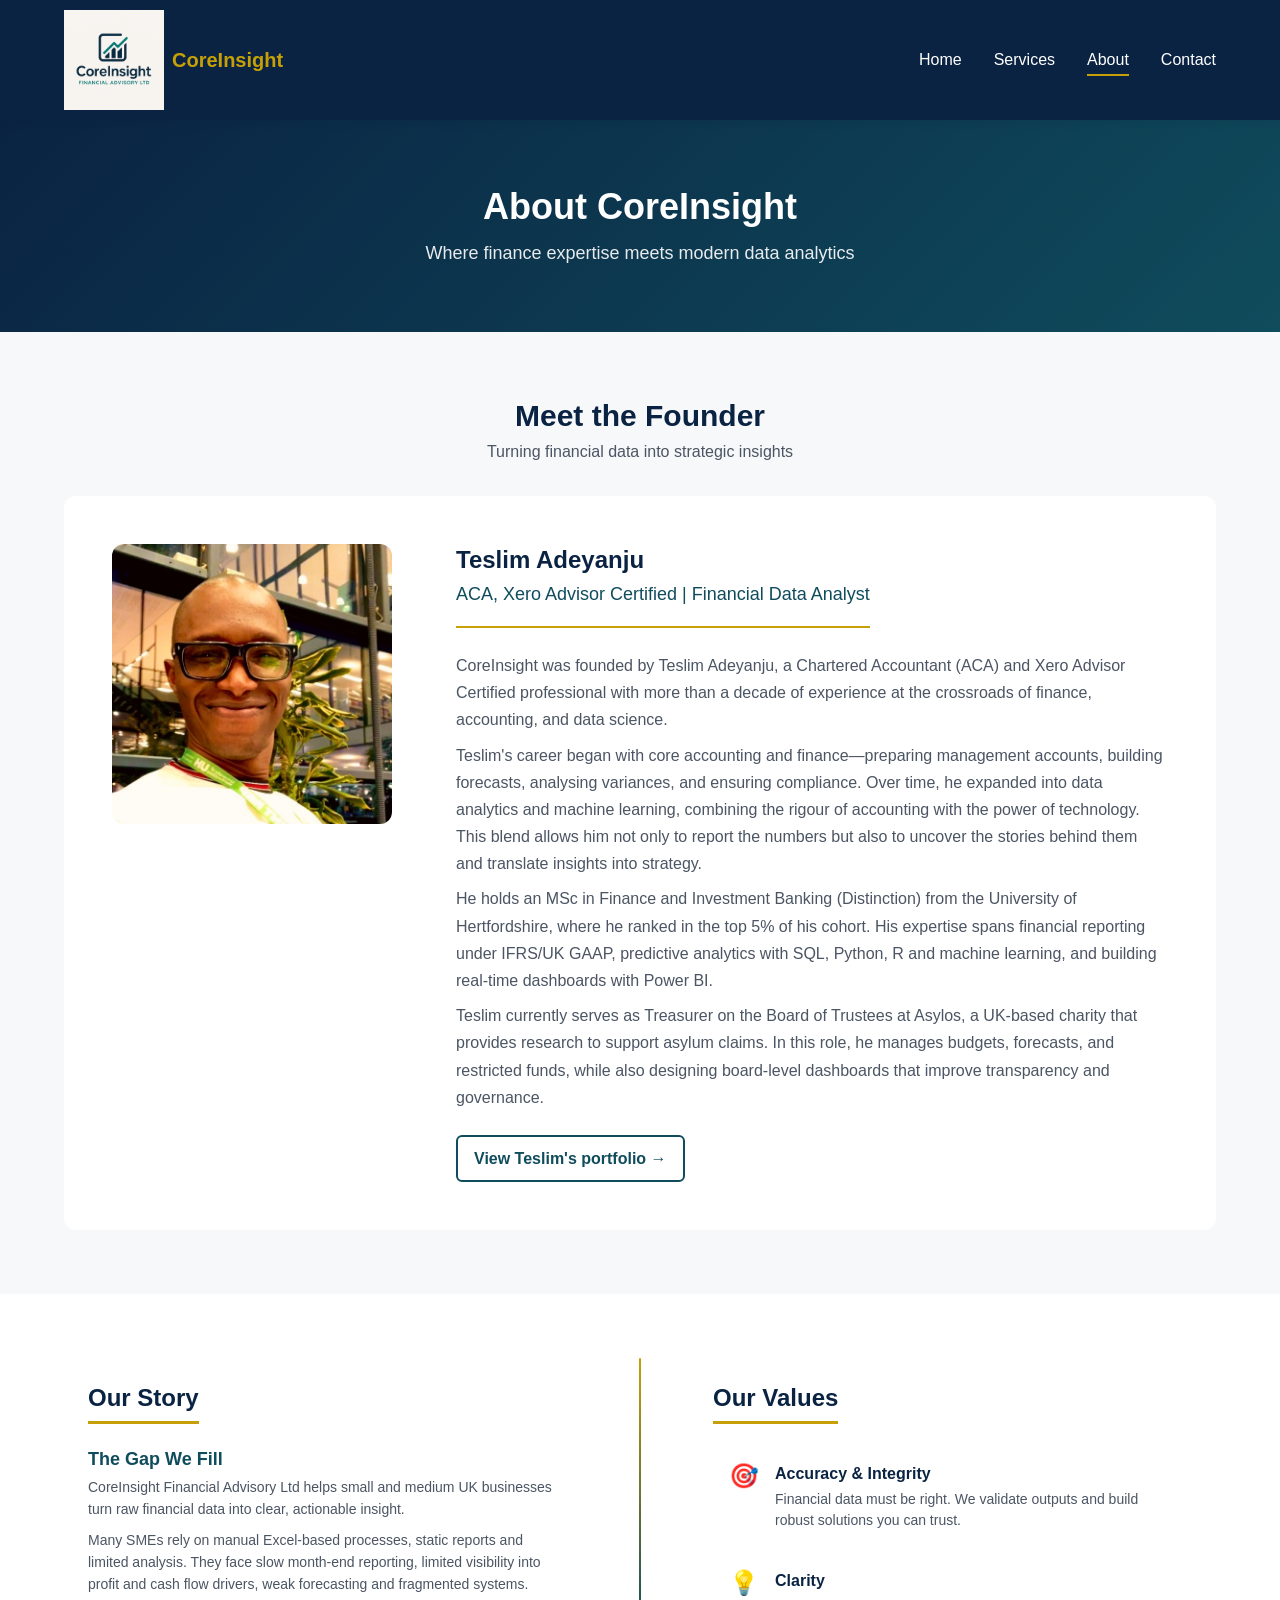
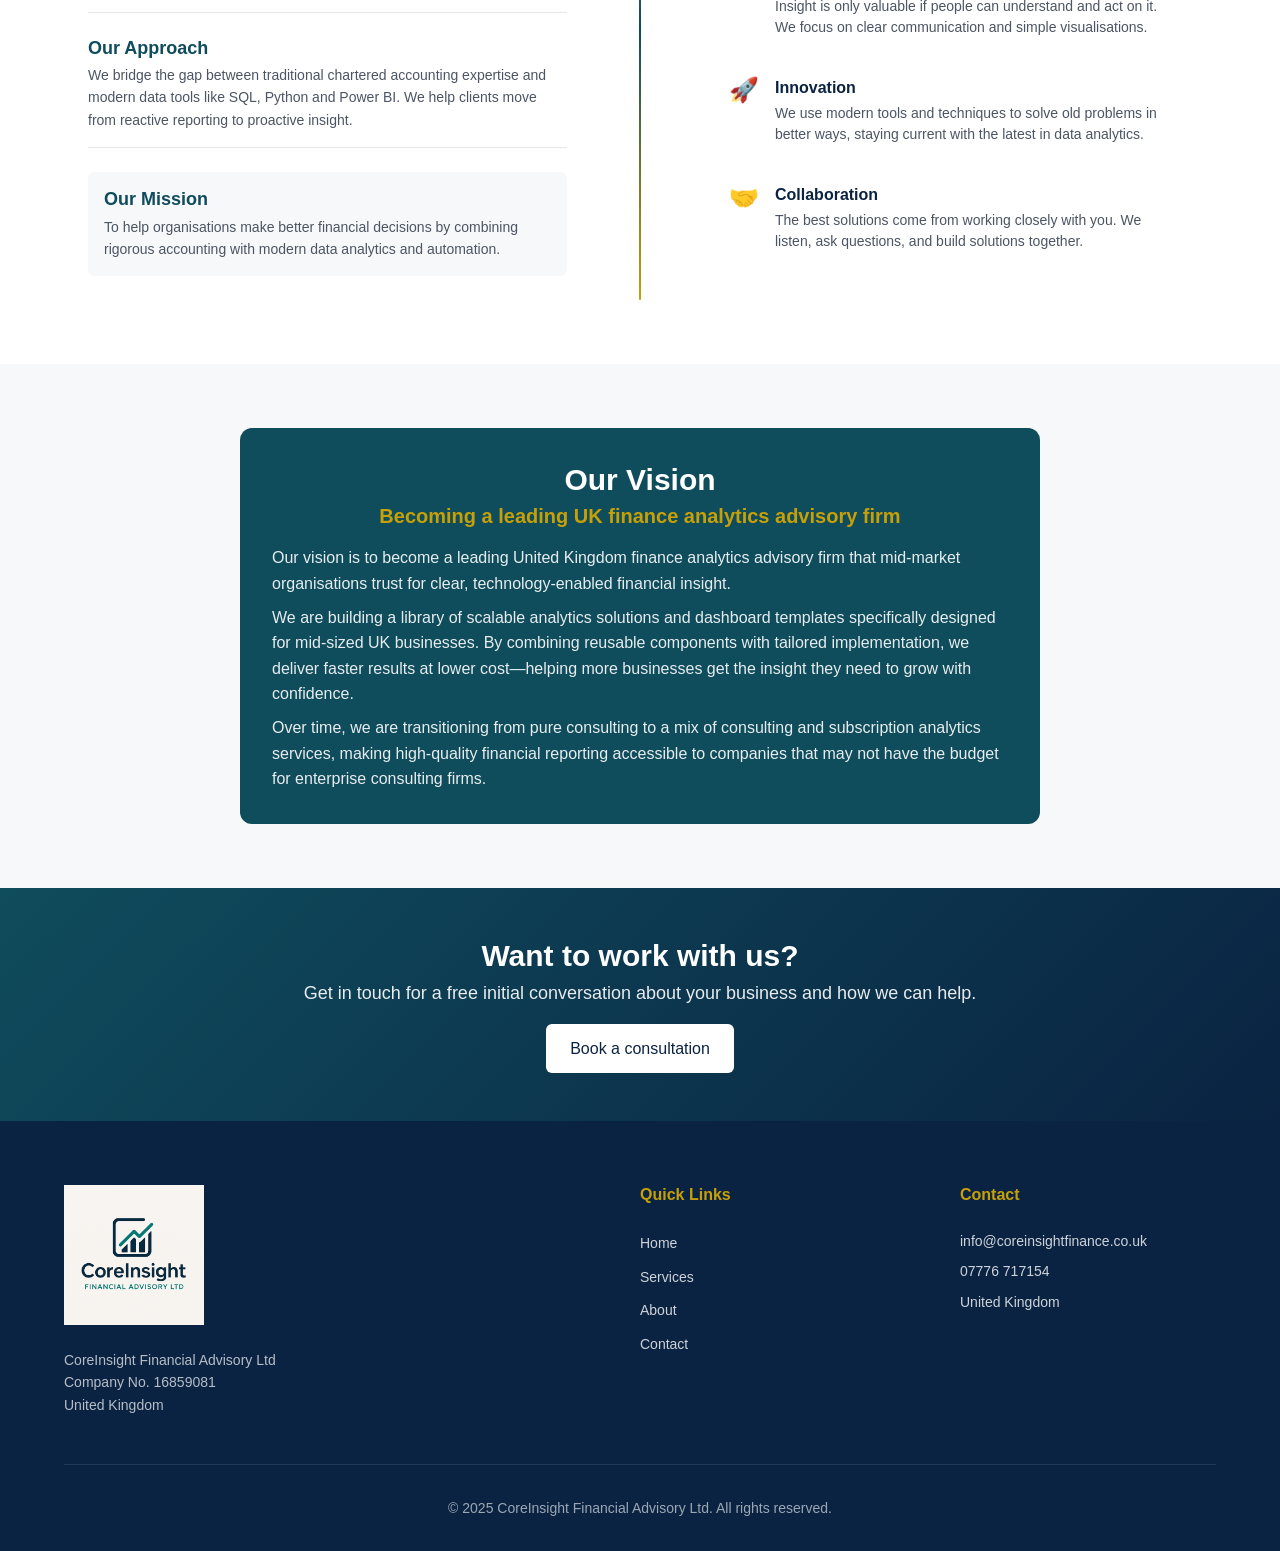
==== about.html @ 06a1aefe "Initial commit - CoreInsight Financial Advisory website" ====
<!DOCTYPE html>
<html lang="en">
<head>
    <meta charset="UTF-8">
    <meta name="viewport" content="width=device-width, initial-scale=1.0">
    <meta name="description" content="About CoreInsight Financial Advisory Ltd - founded by Teslim Adeyanju, a chartered accountant with 10+ years experience combining finance expertise with modern data analytics tools.">
    <meta name="keywords" content="about CoreInsight, Teslim Adeyanju, chartered accountant, finance analyst, Power BI, UK financial advisory, data analytics">
    <title>About Us | CoreInsight Financial Advisory Ltd</title>
    
    <!-- Stylesheet -->
    <link rel="stylesheet" href="assets/style.css">
    
    <!-- Favicon -->
    <link rel="icon" href="assets/images/logo.png" type="image/png">
</head>
<body>
    <!-- Skip Link for Accessibility -->
    <a href="#main-content" class="skip-link">Skip to main content</a>

    <!-- Header and Navigation -->
    <header class="site-header">
        <div class="container header-inner">
            <a href="index.html" class="logo"><img src="assets/images/logo.png" alt="CoreInsight Financial Advisory Ltd" class="logo-img"><span class="logo-text">Core<span>Insight</span></span></a>
            
            <nav class="main-nav" aria-label="Main navigation">
                <button class="menu-toggle" aria-expanded="false" aria-controls="nav-menu" aria-label="Toggle navigation menu">
                    <span></span>
                    <span></span>
                    <span></span>
                </button>
                
                <ul id="nav-menu" class="nav-menu">
                    <li><a href="index.html">Home</a></li>
                    <li><a href="services.html">Services</a></li>
                    <li><a href="about.html" class="active">About</a></li>
                    <li><a href="contact.html">Contact</a></li>
                </ul>
            </nav>
        </div>
    </header>

    <main id="main-content">
        <!-- Page Header -->
        <section class="page-header">
            <div class="container">
                <h1>About CoreInsight</h1>
                <p>Where finance expertise meets modern data analytics</p>
            </div>
        </section>

        <!-- Founder Section - Lead with the person -->
        <section class="section-light">
            <div class="container">
                <div class="section-header">
                    <h2>Meet the Founder</h2>
                    <p>Turning financial data into strategic insights</p>
                </div>
                <div class="founder-section">
                    <div class="founder-image">
                        <img src="assets/images/Teslim Official Pic.JPG" alt="Teslim Adeyanju - Founder of CoreInsight Financial Advisory Ltd">
                    </div>
                    <div class="founder-content">
                        <h3>Teslim Adeyanju</h3>
                        <p class="founder-title">ACA, Xero Advisor Certified | Financial Data Analyst</p>
                        <p>CoreInsight was founded by Teslim Adeyanju, a Chartered Accountant (ACA) and Xero Advisor Certified professional with more than a decade of experience at the crossroads of finance, accounting, and data science.</p>
                        
                        <p>Teslim's career began with core accounting and finance—preparing management accounts, building forecasts, analysing variances, and ensuring compliance. Over time, he expanded into data analytics and machine learning, combining the rigour of accounting with the power of technology. This blend allows him not only to report the numbers but also to uncover the stories behind them and translate insights into strategy.</p>
                        
                        <p>He holds an MSc in Finance and Investment Banking (Distinction) from the University of Hertfordshire, where he ranked in the top 5% of his cohort. His expertise spans financial reporting under IFRS/UK GAAP, predictive analytics with SQL, Python, R and machine learning, and building real-time dashboards with Power BI.</p>
                        
                        <p>Teslim currently serves as Treasurer on the Board of Trustees at Asylos, a UK-based charity that provides research to support asylum claims. In this role, he manages budgets, forecasts, and restricted funds, while also designing board-level dashboards that improve transparency and governance.</p>
                        
                        <p class="founder-link"><a href="https://adeyanjuteslim.co.uk" target="_blank" rel="noopener">View Teslim's portfolio →</a></p>
                    </div>
                </div>
            </div>
        </section>

        <!-- Our Story & Values Section - Combined -->
        <section>
            <div class="container">
                <div class="story-values-grid">
                    <!-- Left Column: Our Story -->
                    <div class="story-column">
                        <h2>Our Story</h2>
                        <div class="story-item">
                            <h3>The Gap We Fill</h3>
                            <p>CoreInsight Financial Advisory Ltd helps small and medium UK businesses turn raw financial data into clear, actionable insight.</p>
                            <p>Many SMEs rely on manual Excel-based processes, static reports and limited analysis. They face slow month-end reporting, limited visibility into profit and cash flow drivers, weak forecasting and fragmented systems.</p>
                        </div>
                        <div class="story-item">
                            <h3>Our Approach</h3>
                            <p>We bridge the gap between traditional chartered accounting expertise and modern data tools like SQL, Python and Power BI. We help clients move from reactive reporting to proactive insight.</p>
                        </div>
                        <div class="story-item mission-box">
                            <h3>Our Mission</h3>
                            <p>To help organisations make better financial decisions by combining rigorous accounting with modern data analytics and automation.</p>
                        </div>
                    </div>
                    
                    <!-- Vertical Divider -->
                    <div class="vertical-divider"></div>
                    
                    <!-- Right Column: Our Values -->
                    <div class="values-column">
                        <h2>Our Values</h2>
                        <div class="value-item">
                            <span class="value-icon">🎯</span>
                            <div>
                                <h4>Accuracy & Integrity</h4>
                                <p>Financial data must be right. We validate outputs and build robust solutions you can trust.</p>
                            </div>
                        </div>
                        <div class="value-item">
                            <span class="value-icon">💡</span>
                            <div>
                                <h4>Clarity</h4>
                                <p>Insight is only valuable if people can understand and act on it. We focus on clear communication and simple visualisations.</p>
                            </div>
                        </div>
                        <div class="value-item">
                            <span class="value-icon">🚀</span>
                            <div>
                                <h4>Innovation</h4>
                                <p>We use modern tools and techniques to solve old problems in better ways, staying current with the latest in data analytics.</p>
                            </div>
                        </div>
                        <div class="value-item">
                            <span class="value-icon">🤝</span>
                            <div>
                                <h4>Collaboration</h4>
                                <p>The best solutions come from working closely with you. We listen, ask questions, and build solutions together.</p>
                            </div>
                        </div>
                    </div>
                </div>
            </div>
        </section>

        <!-- Vision Section -->
        <section class="section-light">
            <div class="container">
                <div class="vision-wrapper">
                    <div class="vision-section">
                        <h2>Our Vision</h2>
                        <h3>Becoming a leading UK finance analytics advisory firm</h3>
                        <p>Our vision is to become a leading United Kingdom finance analytics advisory firm that mid-market organisations trust for clear, technology-enabled financial insight.</p>
                        <p>We are building a library of scalable analytics solutions and dashboard templates specifically designed for mid-sized UK businesses. By combining reusable components with tailored implementation, we deliver faster results at lower cost—helping more businesses get the insight they need to grow with confidence.</p>
                        <p>Over time, we are transitioning from pure consulting to a mix of consulting and subscription analytics services, making high-quality financial reporting accessible to companies that may not have the budget for enterprise consulting firms.</p>
                    </div>
                </div>
            </div>
        </section>

        <!-- Call to Action Section -->
        <section class="cta-band">
            <div class="container">
                <h2>Want to work with us?</h2>
                <p>Get in touch for a free initial conversation about your business and how we can help.</p>
                <a href="contact.html" class="btn btn-white">Book a consultation</a>
            </div>
        </section>
    </main>

    <!-- Footer -->
    <footer class="site-footer">
        <div class="container">
            <div class="footer-content">
                <div class="footer-about">
                    <a href="index.html" class="logo"><img src="assets/images/logo.png" alt="CoreInsight" class="footer-logo-img"></a>
                    <p>CoreInsight Financial Advisory Ltd<br>
                    Company No. 16859081<br>
                    United Kingdom</p>
                </div>
                
                <div class="footer-links">
                    <h4>Quick Links</h4>
                    <ul>
                        <li><a href="index.html">Home</a></li>
                        <li><a href="services.html">Services</a></li>
                        <li><a href="about.html">About</a></li>
                        <li><a href="contact.html">Contact</a></li>
                    </ul>
                </div>
                
                <div class="footer-contact">
                    <h4>Contact</h4>
                    <p><a href="mailto:info@coreinsightfinance.co.uk">info@coreinsightfinance.co.uk</a></p>
                    <p><a href="tel:+447776717154">07776 717154</a></p>
                    <p>United Kingdom</p>
                </div>
            </div>
            
            <div class="footer-bottom">
                <p>&copy; 2025 CoreInsight Financial Advisory Ltd. All rights reserved.</p>
            </div>
        </div>
    </footer>

    <!-- JavaScript -->
    <script src="assets/main.js"></script>
</body>
</html>
---- assets/style.css ----
/* ============================================
   CoreInsight Financial Advisory Ltd
   Global Styles
   ============================================ */

/* CSS Variables */
:root {
    /* Brand Colours */
    --color-primary: #0A2342;
    --color-secondary: #0F4C5C;
    --color-accent: #C7A008;
    --color-accent-hover: #A88A07;
    
    /* Neutral Colours */
    --color-white: #FFFFFF;
    --color-light-grey: #F7F8FA;
    --color-medium-grey: #E5E7EB;
    --color-dark-grey: #6B7280;
    --color-text: #1F2937;
    --color-text-light: #4B5563;
    
    /* Typography */
    --font-family: 'Avenir', 'Avenir Next', -apple-system, BlinkMacSystemFont, 'Segoe UI', Roboto, Oxygen, Ubuntu, sans-serif;
    --font-size-base: 16px;
    --font-size-sm: 0.875rem;
    --font-size-lg: 1.125rem;
    --font-size-xl: 1.25rem;
    --font-size-2xl: 1.5rem;
    --font-size-3xl: 1.875rem;
    --font-size-4xl: 2.25rem;
    --font-size-5xl: 3rem;
    
    /* Spacing */
    --spacing-xs: 0.25rem;
    --spacing-sm: 0.5rem;
    --spacing-md: 1rem;
    --spacing-lg: 1.5rem;
    --spacing-xl: 2rem;
    --spacing-2xl: 3rem;
    --spacing-3xl: 4rem;
    --spacing-4xl: 6rem;
    
    /* Layout */
    --max-width: 1200px;
    --header-height: 120px;
    --border-radius: 6px;
    --border-radius-lg: 12px;
    
    /* Shadows */
    --shadow-sm: 0 1px 2px rgba(10, 35, 66, 0.05);
    --shadow-md: 0 4px 6px rgba(10, 35, 66, 0.07);
    --shadow-lg: 0 10px 25px rgba(10, 35, 66, 0.1);
    
    /* Transitions */
    --transition-fast: 150ms ease;
    --transition-base: 250ms ease;
}

/* Reset and Base Styles */
*,
*::before,
*::after {
    box-sizing: border-box;
    margin: 0;
    padding: 0;
}

html {
    scroll-behavior: smooth;
    font-size: var(--font-size-base);
}

body {
    font-family: var(--font-family);
    font-size: var(--font-size-base);
    line-height: 1.6;
    color: var(--color-text);
    background-color: var(--color-white);
    -webkit-font-smoothing: antialiased;
    -moz-osx-font-smoothing: grayscale;
}

img {
    max-width: 100%;
    height: auto;
    display: block;
}

a {
    color: var(--color-secondary);
    text-decoration: none;
    transition: color var(--transition-fast);
}

a:hover {
    color: var(--color-primary);
}

a:focus {
    outline: 2px solid var(--color-accent);
    outline-offset: 2px;
}

ul, ol {
    list-style: none;
}

/* Typography */
h1, h2, h3, h4, h5, h6 {
    font-weight: 600;
    line-height: 1.3;
    color: var(--color-primary);
    margin-bottom: var(--spacing-sm);
}

h1 {
    font-size: var(--font-size-4xl);
}

h2 {
    font-size: var(--font-size-3xl);
}

h3 {
    font-size: var(--font-size-2xl);
}

h4 {
    font-size: var(--font-size-xl);
}

p {
    margin-bottom: var(--spacing-sm);
    color: var(--color-text-light);
}

p:last-child {
    margin-bottom: 0;
}

/* Container */
.container {
    width: 100%;
    max-width: var(--max-width);
    margin: 0 auto;
    padding: 0 var(--spacing-lg);
}

/* Buttons */
.btn {
    display: inline-flex;
    align-items: center;
    justify-content: center;
    padding: 0.75rem 1.5rem;
    font-family: var(--font-family);
    font-size: var(--font-size-base);
    font-weight: 500;
    text-decoration: none;
    border: none;
    border-radius: var(--border-radius);
    cursor: pointer;
    transition: all var(--transition-base);
}

.btn:focus {
    outline: 2px solid var(--color-accent);
    outline-offset: 2px;
}

.btn-primary {
    background-color: var(--color-accent);
    color: var(--color-primary);
}

.btn-primary:hover {
    background-color: var(--color-accent-hover);
    color: var(--color-primary);
    transform: translateY(-1px);
    box-shadow: var(--shadow-md);
}

.btn-secondary {
    background-color: transparent;
    color: var(--color-secondary);
    border: 2px solid var(--color-secondary);
}

.btn-secondary:hover {
    background-color: var(--color-secondary);
    color: var(--color-white);
}

.btn-white {
    background-color: var(--color-white);
    color: var(--color-primary);
}

.btn-white:hover {
    background-color: var(--color-light-grey);
    color: var(--color-primary);
}

/* ============================================
   Header and Navigation
   ============================================ */
.site-header {
    position: sticky;
    top: 0;
    left: 0;
    right: 0;
    z-index: 1000;
    background-color: var(--color-primary);
    box-shadow: var(--shadow-md);
}

.header-inner {
    display: flex;
    align-items: center;
    justify-content: space-between;
    height: var(--header-height);
}

.logo {
    display: flex;
    align-items: center;
    gap: var(--spacing-sm);
    font-size: var(--font-size-xl);
    font-weight: 700;
    color: var(--color-white);
    text-decoration: none;
}

.logo:hover {
    color: var(--color-accent);
}

.logo-img {
    height: 100px;
    width: auto;
}

.logo-text {
    display: flex;
}

.logo-text span {
    color: var(--color-accent);
}

.logo span {
    color: var(--color-accent);
}

/* Main Navigation */
.main-nav {
    display: flex;
    align-items: center;
}

.nav-menu {
    display: flex;
    align-items: center;
    gap: var(--spacing-xl);
}

.nav-menu a {
    color: var(--color-white);
    font-weight: 500;
    padding: var(--spacing-sm) 0;
    position: relative;
}

.nav-menu a::after {
    content: '';
    position: absolute;
    bottom: 0;
    left: 0;
    width: 0;
    height: 2px;
    background-color: var(--color-accent);
    transition: width var(--transition-base);
}

.nav-menu a:hover::after,
.nav-menu a.active::after {
    width: 100%;
}

.nav-menu a:hover {
    color: var(--color-accent);
}

/* Mobile Menu Toggle */
.menu-toggle {
    display: none;
    flex-direction: column;
    justify-content: center;
    gap: 5px;
    width: 30px;
    height: 30px;
    background: transparent;
    border: none;
    cursor: pointer;
    padding: 0;
}

.menu-toggle span {
    display: block;
    width: 100%;
    height: 2px;
    background-color: var(--color-white);
    transition: all var(--transition-base);
}

.menu-toggle[aria-expanded="true"] span:nth-child(1) {
    transform: rotate(45deg) translate(5px, 5px);
}

.menu-toggle[aria-expanded="true"] span:nth-child(2) {
    opacity: 0;
}

.menu-toggle[aria-expanded="true"] span:nth-child(3) {
    transform: rotate(-45deg) translate(5px, -5px);
}

/* ============================================
   Hero Section
   ============================================ */
.hero {
    background: linear-gradient(135deg, var(--color-primary) 0%, var(--color-secondary) 100%);
    color: var(--color-white);
    padding: var(--spacing-4xl) 0;
    min-height: 70vh;
    display: flex;
    align-items: center;
}

.hero-content {
    max-width: 700px;
}

.hero h1 {
    color: var(--color-white);
    font-size: var(--font-size-5xl);
    margin-bottom: var(--spacing-md);
    line-height: 1.1;
}

.hero .tagline {
    font-size: var(--font-size-xl);
    color: rgba(255, 255, 255, 0.9);
    margin-bottom: var(--spacing-xl);
    line-height: 1.5;
}

.hero-buttons {
    display: flex;
    flex-wrap: wrap;
    gap: var(--spacing-sm);
}

/* ============================================
   Page Header (for interior pages)
   ============================================ */
.page-header {
    background: linear-gradient(135deg, var(--color-primary) 0%, var(--color-secondary) 100%);
    color: var(--color-white);
    padding: var(--spacing-3xl) 0;
    text-align: center;
}

.page-header h1 {
    color: var(--color-white);
    margin-bottom: var(--spacing-sm);
}

.page-header p {
    color: rgba(255, 255, 255, 0.9);
    font-size: var(--font-size-lg);
    max-width: 600px;
    margin: 0 auto;
}

/* ============================================
   Sections
   ============================================ */
section {
    padding: var(--spacing-3xl) 0;
}

.section-light {
    background-color: var(--color-light-grey);
}

.section-dark {
    background-color: var(--color-primary);
    color: var(--color-white);
}

.section-dark h2,
.section-dark h3 {
    color: var(--color-white);
}

.section-dark p {
    color: rgba(255, 255, 255, 0.85);
}

.section-header {
    text-align: center;
    max-width: 700px;
    margin: 0 auto var(--spacing-xl);
}

.section-header h2 {
    margin-bottom: var(--spacing-xs);
}

.section-header p {
    margin-bottom: 0;
}

/* ============================================
   Problems Section
   ============================================ */
.problems-grid {
    display: grid;
    grid-template-columns: repeat(4, 1fr);
    gap: var(--spacing-md);
}

.problem-card {
    background-color: var(--color-white);
    padding: var(--spacing-md);
    border-radius: var(--border-radius-lg);
    transition: transform var(--transition-base);
}

.problem-card:hover {
    transform: translateY(-4px);
}

.problem-icon {
    font-size: 1.75rem;
    line-height: 1;
    margin-bottom: var(--spacing-xs);
}

.problem-card h3 {
    font-size: var(--font-size-base);
    color: var(--color-primary);
    margin-bottom: var(--spacing-xs);
}

.problem-card p {
    font-size: var(--font-size-sm);
    margin-bottom: 0;
    color: var(--color-text-light);
    line-height: 1.5;
}

/* ============================================
   Services Cards
   ============================================ */
.services-grid {
    display: flex;
    flex-wrap: wrap;
    gap: var(--spacing-md);
    justify-content: center;
}

.service-card {
    flex: 0 1 calc(33.333% - var(--spacing-md));
    min-width: 280px;
    max-width: 360px;
    background-color: var(--color-white);
    padding: var(--spacing-lg);
    border-radius: var(--border-radius-lg);
    display: flex;
    flex-direction: column;
    transition: transform var(--transition-base);
}

.service-card:hover {
    transform: translateY(-4px);
}

.service-icon {
    font-size: 2rem;
    margin-bottom: var(--spacing-sm);
    line-height: 1;
}

.service-card h3 {
    color: var(--color-primary);
    font-size: var(--font-size-base);
    margin-bottom: var(--spacing-xs);
    line-height: 1.3;
}

.service-card p {
    margin-bottom: var(--spacing-sm);
    flex-grow: 1;
    font-size: var(--font-size-sm);
    color: var(--color-text-light);
    line-height: 1.5;
}

.service-card .service-link {
    font-weight: 600;
    font-size: var(--font-size-sm);
    color: var(--color-secondary);
    display: inline-flex;
    align-items: center;
    gap: var(--spacing-xs);
    margin-top: auto;
}

.service-card .service-link:hover {
    color: var(--color-accent);
}

.service-card .service-link::after {
    content: '→';
    transition: transform var(--transition-fast);
}

.service-card .service-link:hover::after {
    transform: translateX(4px);
}

/* ============================================
   How It Works / Process Steps
   ============================================ */
.process-steps {
    display: grid;
    grid-template-columns: repeat(auto-fit, minmax(250px, 1fr));
    gap: var(--spacing-lg);
}

.process-step {
    text-align: center;
    position: relative;
    padding: var(--spacing-lg);
    border-radius: var(--border-radius-lg);
    background-color: var(--color-white);
    transition: transform var(--transition-base);
}

.process-step:hover {
    transform: translateY(-4px);
}

.step-number {
    display: inline-flex;
    align-items: center;
    justify-content: center;
    width: 50px;
    height: 50px;
    background-color: var(--color-accent);
    color: var(--color-primary);
    font-size: var(--font-size-xl);
    font-weight: 700;
    border-radius: 50%;
    margin-bottom: var(--spacing-sm);
}

.process-step h3 {
    color: var(--color-primary);
    font-size: var(--font-size-base);
    margin-bottom: var(--spacing-xs);
}

.process-step p {
    font-size: var(--font-size-sm);
    margin-bottom: 0;
}

/* ============================================
   Benefits Section
   ============================================ */
.benefits-list {
    display: grid;
    grid-template-columns: repeat(auto-fit, minmax(280px, 1fr));
    gap: var(--spacing-lg);
}

.benefit-item {
    display: flex;
    align-items: flex-start;
    gap: var(--spacing-md);
    padding: var(--spacing-md);
    border-radius: var(--border-radius);
    transition: transform var(--transition-base), background-color var(--transition-base);
}

.benefit-item:hover {
    transform: translateX(8px);
    background-color: var(--color-light-grey);
}

.benefit-icon {
    flex-shrink: 0;
    width: 24px;
    height: 24px;
    background-color: var(--color-accent);
    border-radius: 50%;
    display: flex;
    align-items: center;
    justify-content: center;
    color: var(--color-primary);
    font-weight: 700;
    font-size: var(--font-size-sm);
}

.benefit-item p {
    margin: 0;
    color: var(--color-text);
}

/* ============================================
   About Preview Section
   ============================================ */
.about-preview {
    display: grid;
    grid-template-columns: 1fr 1fr;
    gap: var(--spacing-2xl);
    align-items: center;
}

.about-preview-content {
    padding: var(--spacing-xl);
    background-color: var(--color-white);
    border-radius: var(--border-radius-lg);
}

.about-preview-content h2 {
    margin-bottom: var(--spacing-sm);
}

.about-preview-content p {
    margin-bottom: var(--spacing-md);
    line-height: 1.7;
}

.about-image-placeholder {
    background: linear-gradient(135deg, var(--color-light-grey) 0%, var(--color-medium-grey) 100%);
    border-radius: var(--border-radius-lg);
    height: 300px;
    display: flex;
    align-items: center;
    justify-content: center;
    color: var(--color-dark-grey);
    font-style: italic;
}

/* ============================================
   CTA Band
   ============================================ */
.cta-band {
    background: linear-gradient(135deg, var(--color-secondary) 0%, var(--color-primary) 100%);
    color: var(--color-white);
    padding: var(--spacing-2xl) 0;
    text-align: center;
}

.cta-band h2 {
    color: var(--color-white);
    margin-bottom: var(--spacing-xs);
}

.cta-band p {
    color: rgba(255, 255, 255, 0.9);
    font-size: var(--font-size-lg);
    margin-bottom: var(--spacing-md);
}

/* ============================================
   Services Page - Detailed Services
   ============================================ */
.services-detail-grid {
    display: grid;
    grid-template-columns: repeat(2, 1fr);
    gap: var(--spacing-lg);
}

.service-detail-card {
    background-color: var(--color-white);
    border-radius: var(--border-radius-lg);
    padding: var(--spacing-lg);
    transition: transform var(--transition-base);
}

.service-detail-card:hover {
    transform: translateY(-4px);
}

.service-detail-icon {
    font-size: 2rem;
    margin-bottom: var(--spacing-sm);
}

.service-detail-card h3 {
    color: var(--color-primary);
    font-size: var(--font-size-lg);
    margin-bottom: var(--spacing-xs);
}

.service-detail-card > p {
    font-size: var(--font-size-sm);
    color: var(--color-text-light);
    margin-bottom: var(--spacing-sm);
    line-height: 1.5;
}

.service-detail-card .deliverables-list {
    margin: 0;
    padding: 0;
}

.service-detail-card .deliverables-list li {
    font-size: var(--font-size-sm);
    padding-left: var(--spacing-lg);
    margin-bottom: var(--spacing-xs);
    color: var(--color-text-light);
    line-height: 1.4;
}

.service-detail-card .deliverables-list li::before {
    content: '✓';
    position: absolute;
    left: 0;
    color: var(--color-accent);
    font-weight: 700;
}

.service-detail {
    border-bottom: 1px solid var(--color-medium-grey);
    padding-bottom: var(--spacing-2xl);
    margin-bottom: var(--spacing-2xl);
}

.service-detail:last-of-type {
    border-bottom: none;
    margin-bottom: 0;
}

.service-detail h2 {
    color: var(--color-secondary);
    margin-bottom: var(--spacing-md);
}

.service-detail p {
    max-width: 800px;
    margin-bottom: var(--spacing-lg);
}

.deliverables-list {
    list-style: none;
    padding: 0;
}

.deliverables-list li {
    position: relative;
    padding-left: var(--spacing-xl);
    margin-bottom: var(--spacing-sm);
    color: var(--color-text-light);
}

.deliverables-list li::before {
    content: '✓';
    position: absolute;
    left: 0;
    color: var(--color-accent);
    font-weight: 700;
}

/* ============================================
   About Page
   ============================================ */

/* Story & Values Combined Section */
.story-values-grid {
    display: grid;
    grid-template-columns: 1fr auto 1fr;
    gap: var(--spacing-2xl);
    align-items: stretch;
}

.story-column,
.values-column {
    padding: var(--spacing-lg);
}

.story-column h2,
.values-column h2 {
    font-size: var(--font-size-2xl);
    margin-bottom: var(--spacing-lg);
    padding-bottom: var(--spacing-sm);
    border-bottom: 3px solid var(--color-accent);
    display: inline-block;
}

.vertical-divider {
    width: 2px;
    background: linear-gradient(to bottom, var(--color-accent), var(--color-secondary), var(--color-accent));
    border-radius: 2px;
}

.story-item {
    margin-bottom: var(--spacing-lg);
    padding-bottom: var(--spacing-md);
    border-bottom: 1px solid var(--color-medium-grey);
}

.story-item:last-child {
    border-bottom: none;
    margin-bottom: 0;
}

.story-item h3 {
    color: var(--color-secondary);
    font-size: var(--font-size-lg);
    margin-bottom: var(--spacing-xs);
}

.story-item p {
    font-size: var(--font-size-sm);
    line-height: 1.6;
    margin-bottom: var(--spacing-sm);
}

.story-item p:last-child {
    margin-bottom: 0;
}

.mission-box {
    background-color: var(--color-light-grey);
    padding: var(--spacing-md);
    border-radius: var(--border-radius);
    border-bottom: none !important;
}

.value-item {
    display: flex;
    gap: var(--spacing-md);
    align-items: flex-start;
    padding: var(--spacing-md);
    margin-bottom: var(--spacing-sm);
    border-radius: var(--border-radius);
    transition: all var(--transition-base);
}

.value-item:hover {
    background-color: var(--color-light-grey);
    transform: translateX(4px);
}

.value-item .value-icon {
    font-size: 1.5rem;
    flex-shrink: 0;
}

.value-item h4 {
    color: var(--color-primary);
    font-size: var(--font-size-base);
    margin-bottom: var(--spacing-xs);
}

.value-item p {
    font-size: var(--font-size-sm);
    line-height: 1.5;
    margin-bottom: 0;
}

/* Legacy about-story styles (kept for compatibility) */
.about-story {
    max-width: 800px;
    background-color: var(--color-white);
    padding: var(--spacing-2xl);
    border-radius: var(--border-radius-lg);
}

.about-story h2 {
    margin-bottom: var(--spacing-md);
}

.about-story h3 {
    color: var(--color-secondary);
    font-size: var(--font-size-xl);
}

.about-story p {
    line-height: 1.7;
    margin-bottom: var(--spacing-md);
}

.founder-section {
    display: grid;
    grid-template-columns: 280px 1fr;
    gap: var(--spacing-3xl);
    align-items: start;
    background-color: var(--color-white);
    padding: var(--spacing-2xl);
    border-radius: var(--border-radius-lg);
}

.founder-image {
    width: 280px;
    height: 280px;
    border-radius: var(--border-radius-lg);
    overflow: hidden;
    flex-shrink: 0;
}

.founder-image img {
    width: 100%;
    height: 100%;
    object-fit: cover;
    transition: transform var(--transition-base);
}

.founder-image:hover img {
    transform: scale(1.03);
}

.founder-image-placeholder {
    width: 200px;
    height: 200px;
    background: linear-gradient(135deg, var(--color-light-grey) 0%, var(--color-medium-grey) 100%);
    border-radius: var(--border-radius-lg);
    display: flex;
    align-items: center;
    justify-content: center;
    color: var(--color-dark-grey);
    font-style: italic;
    font-size: var(--font-size-sm);
}

.founder-content h3 {
    font-size: var(--font-size-2xl);
    margin-bottom: var(--spacing-xs);
}

.founder-title {
    color: var(--color-secondary);
    font-weight: 500;
    font-size: var(--font-size-lg);
    margin-bottom: var(--spacing-lg) !important;
    padding-bottom: var(--spacing-md);
    border-bottom: 2px solid var(--color-accent);
    display: inline-block;
}

.founder-content p {
    line-height: 1.7;
}

.founder-link {
    margin-top: var(--spacing-lg) !important;
}

.founder-link a {
    display: inline-flex;
    align-items: center;
    gap: var(--spacing-xs);
    color: var(--color-secondary);
    font-weight: 600;
    padding: var(--spacing-sm) var(--spacing-md);
    border: 2px solid var(--color-secondary);
    border-radius: var(--border-radius);
    transition: all var(--transition-base);
}

.founder-link a:hover {
    background-color: var(--color-secondary);
    color: var(--color-white);
    transform: translateX(4px);
}

.values-grid {
    display: grid;
    grid-template-columns: repeat(auto-fit, minmax(250px, 1fr));
    gap: var(--spacing-xl);
}

.value-card {
    background-color: var(--color-white);
    padding: var(--spacing-xl);
    border-radius: var(--border-radius-lg);
    transition: transform var(--transition-base);
}

.value-card:hover {
    transform: translateY(-4px);
}

.value-icon {
    font-size: 2rem;
    margin-bottom: var(--spacing-sm);
    line-height: 1;
}

.value-card h3 {
    color: var(--color-secondary);
    margin-bottom: var(--spacing-xs);
}

.vision-wrapper {
    display: flex;
    justify-content: center;
}

.vision-section {
    background-color: var(--color-secondary);
    color: var(--color-white);
    padding: var(--spacing-xl);
    border-radius: var(--border-radius-lg);
    max-width: 800px;
    text-align: center;
}

.vision-section h2 {
    color: var(--color-white);
    margin-bottom: var(--spacing-xs);
}

.vision-section h3 {
    color: var(--color-accent);
    font-size: var(--font-size-xl);
    margin-bottom: var(--spacing-md);
}

.vision-section p {
    color: rgba(255, 255, 255, 0.9);
    text-align: left;
    margin-bottom: var(--spacing-sm);
}

.vision-section p:last-child {
    margin-bottom: 0;
}

/* ============================================
   Contact Page
   ============================================ */
.contact-wrapper {
    display: grid;
    grid-template-columns: 1fr 1.5fr;
    gap: var(--spacing-3xl);
}

.contact-info h2 {
    margin-bottom: var(--spacing-lg);
}

.contact-details {
    margin-bottom: var(--spacing-xl);
}

.contact-item {
    display: flex;
    align-items: flex-start;
    gap: var(--spacing-md);
    margin-bottom: var(--spacing-md);
    padding: var(--spacing-md);
    border-radius: var(--border-radius);
    background-color: var(--color-white);
    transition: transform var(--transition-base);
}

.contact-item:hover {
    transform: translateX(4px);
}

.contact-item strong {
    color: var(--color-primary);
    min-width: 80px;
}

.contact-item a {
    color: var(--color-secondary);
}

.contact-form-section h2 {
    margin-bottom: var(--spacing-lg);
}

.contact-form {
    background-color: var(--color-light-grey);
    padding: var(--spacing-xl);
    border-radius: var(--border-radius-lg);
}

.form-group {
    margin-bottom: var(--spacing-lg);
}

.form-group label {
    display: block;
    font-weight: 500;
    color: var(--color-primary);
    margin-bottom: var(--spacing-sm);
}

.form-group input,
.form-group textarea {
    width: 100%;
    padding: 0.75rem 1rem;
    font-family: var(--font-family);
    font-size: var(--font-size-base);
    border: 1px solid var(--color-medium-grey);
    border-radius: var(--border-radius);
    transition: border-color var(--transition-fast), box-shadow var(--transition-fast);
}

.form-group input:focus,
.form-group textarea:focus {
    outline: none;
    border-color: var(--color-secondary);
    box-shadow: 0 0 0 3px rgba(15, 76, 92, 0.1);
}

.form-group textarea {
    min-height: 150px;
    resize: vertical;
}

.privacy-note {
    font-size: var(--font-size-sm);
    color: var(--color-dark-grey);
    margin-top: var(--spacing-lg);
}

/* ============================================
   Footer
   ============================================ */
.site-footer {
    background-color: var(--color-primary);
    color: var(--color-white);
    padding: var(--spacing-3xl) 0 var(--spacing-xl);
}

.footer-content {
    display: grid;
    grid-template-columns: 2fr 1fr 1fr;
    gap: var(--spacing-3xl);
    margin-bottom: var(--spacing-2xl);
}

.footer-about .logo {
    display: inline-block;
    margin-bottom: var(--spacing-md);
}

.footer-logo-img {
    height: 140px;
    width: auto;
}

.footer-about p {
    color: rgba(255, 255, 255, 0.7);
    font-size: var(--font-size-sm);
}

.footer-links h4,
.footer-contact h4 {
    color: var(--color-accent);
    font-size: var(--font-size-base);
    margin-bottom: var(--spacing-lg);
}

.footer-links ul li {
    margin-bottom: var(--spacing-sm);
}

.footer-links ul li a {
    color: rgba(255, 255, 255, 0.8);
    font-size: var(--font-size-sm);
}

.footer-links ul li a:hover {
    color: var(--color-accent);
}

.footer-contact p,
.footer-contact a {
    color: rgba(255, 255, 255, 0.8);
    font-size: var(--font-size-sm);
}

.footer-contact a:hover {
    color: var(--color-accent);
}

.footer-bottom {
    border-top: 1px solid rgba(255, 255, 255, 0.1);
    padding-top: var(--spacing-xl);
    text-align: center;
}

.footer-bottom p {
    color: rgba(255, 255, 255, 0.6);
    font-size: var(--font-size-sm);
}

/* ============================================
   Responsive Styles
   ============================================ */
@media (max-width: 992px) {
    .problems-grid {
        grid-template-columns: repeat(2, 1fr);
    }
    
    .services-grid .service-card {
        flex: 0 1 calc(50% - var(--spacing-md));
    }
    
    .about-preview {
        grid-template-columns: 1fr;
    }
    
    .about-preview-image {
        order: -1;
    }
    
    .story-values-grid {
        grid-template-columns: 1fr;
        gap: var(--spacing-xl);
    }
    
    .vertical-divider {
        width: 100%;
        height: 2px;
        background: linear-gradient(to right, var(--color-accent), var(--color-secondary), var(--color-accent));
    }
    
    .founder-section {
        grid-template-columns: 1fr;
        text-align: center;
    }
    
    .founder-image {
        width: 220px;
        height: 220px;
        margin: 0 auto;
    }
    
    .founder-content {
        text-align: left;
    }
    
    .founder-image-placeholder {
        margin: 0 auto;
    }
    
    .contact-wrapper {
        grid-template-columns: 1fr;
    }
    
    .footer-content {
        grid-template-columns: 1fr 1fr;
    }
}

@media (max-width: 768px) {
    .problems-grid {
        grid-template-columns: 1fr;
    }
    
    .services-grid .service-card {
        flex: 0 1 100%;
        max-width: 100%;
    }
    
    .services-detail-grid {
        grid-template-columns: 1fr;
    }
    
    :root {
        --font-size-5xl: 2.25rem;
        --font-size-4xl: 1.875rem;
        --font-size-3xl: 1.5rem;
    }
    
    /* Mobile Navigation */
    .menu-toggle {
        display: flex;
    }
    
    .nav-menu {
        position: fixed;
        top: var(--header-height);
        left: 0;
        right: 0;
        background-color: var(--color-primary);
        flex-direction: column;
        padding: var(--spacing-lg);
        gap: 0;
        transform: translateY(-100%);
        opacity: 0;
        visibility: hidden;
        transition: all var(--transition-base);
        box-shadow: var(--shadow-lg);
    }
    
    .nav-menu.active {
        transform: translateY(0);
        opacity: 1;
        visibility: visible;
    }
    
    .nav-menu li {
        width: 100%;
    }
    
    .nav-menu a {
        display: block;
        padding: var(--spacing-md);
        border-bottom: 1px solid rgba(255, 255, 255, 0.1);
    }
    
    .nav-menu a::after {
        display: none;
    }
    
    /* Hero adjustments */
    .hero {
        min-height: auto;
        padding: var(--spacing-3xl) 0;
    }
    
    .hero h1 {
        font-size: var(--font-size-3xl);
    }
    
    .hero-buttons {
        flex-direction: column;
    }
    
    .hero-buttons .btn {
        width: 100%;
        text-align: center;
    }
    
    /* Section adjustments */
    section {
        padding: var(--spacing-3xl) 0;
    }
    
    .services-grid,
    .problems-grid {
        grid-template-columns: 1fr;
    }
    
    .process-steps {
        grid-template-columns: 1fr;
    }
    
    .footer-content {
        grid-template-columns: 1fr;
        text-align: center;
    }
    
    .footer-links ul,
    .footer-contact {
        text-align: center;
    }
}

@media (max-width: 480px) {
    .container {
        padding: 0 var(--spacing-md);
    }
    
    .service-card,
    .problem-card,
    .value-card {
        padding: var(--spacing-lg);
    }
    
    .contact-form {
        padding: var(--spacing-lg);
    }
}

/* ============================================
   Utility Classes
   ============================================ */
.text-center {
    text-align: center;
}

.text-accent {
    color: var(--color-accent);
}

.mb-0 {
    margin-bottom: 0;
}

.mb-sm {
    margin-bottom: var(--spacing-sm);
}

.mb-md {
    margin-bottom: var(--spacing-md);
}

.mb-lg {
    margin-bottom: var(--spacing-lg);
}

.mb-xl {
    margin-bottom: var(--spacing-xl);
}

.mt-xl {
    margin-top: var(--spacing-xl);
}

/* Skip link for accessibility */
.skip-link {
    position: absolute;
    top: -100%;
    left: 0;
    background-color: var(--color-accent);
    color: var(--color-primary);
    padding: var(--spacing-sm) var(--spacing-md);
    z-index: 9999;
    transition: top var(--transition-fast);
}

.skip-link:focus {
    top: 0;
}
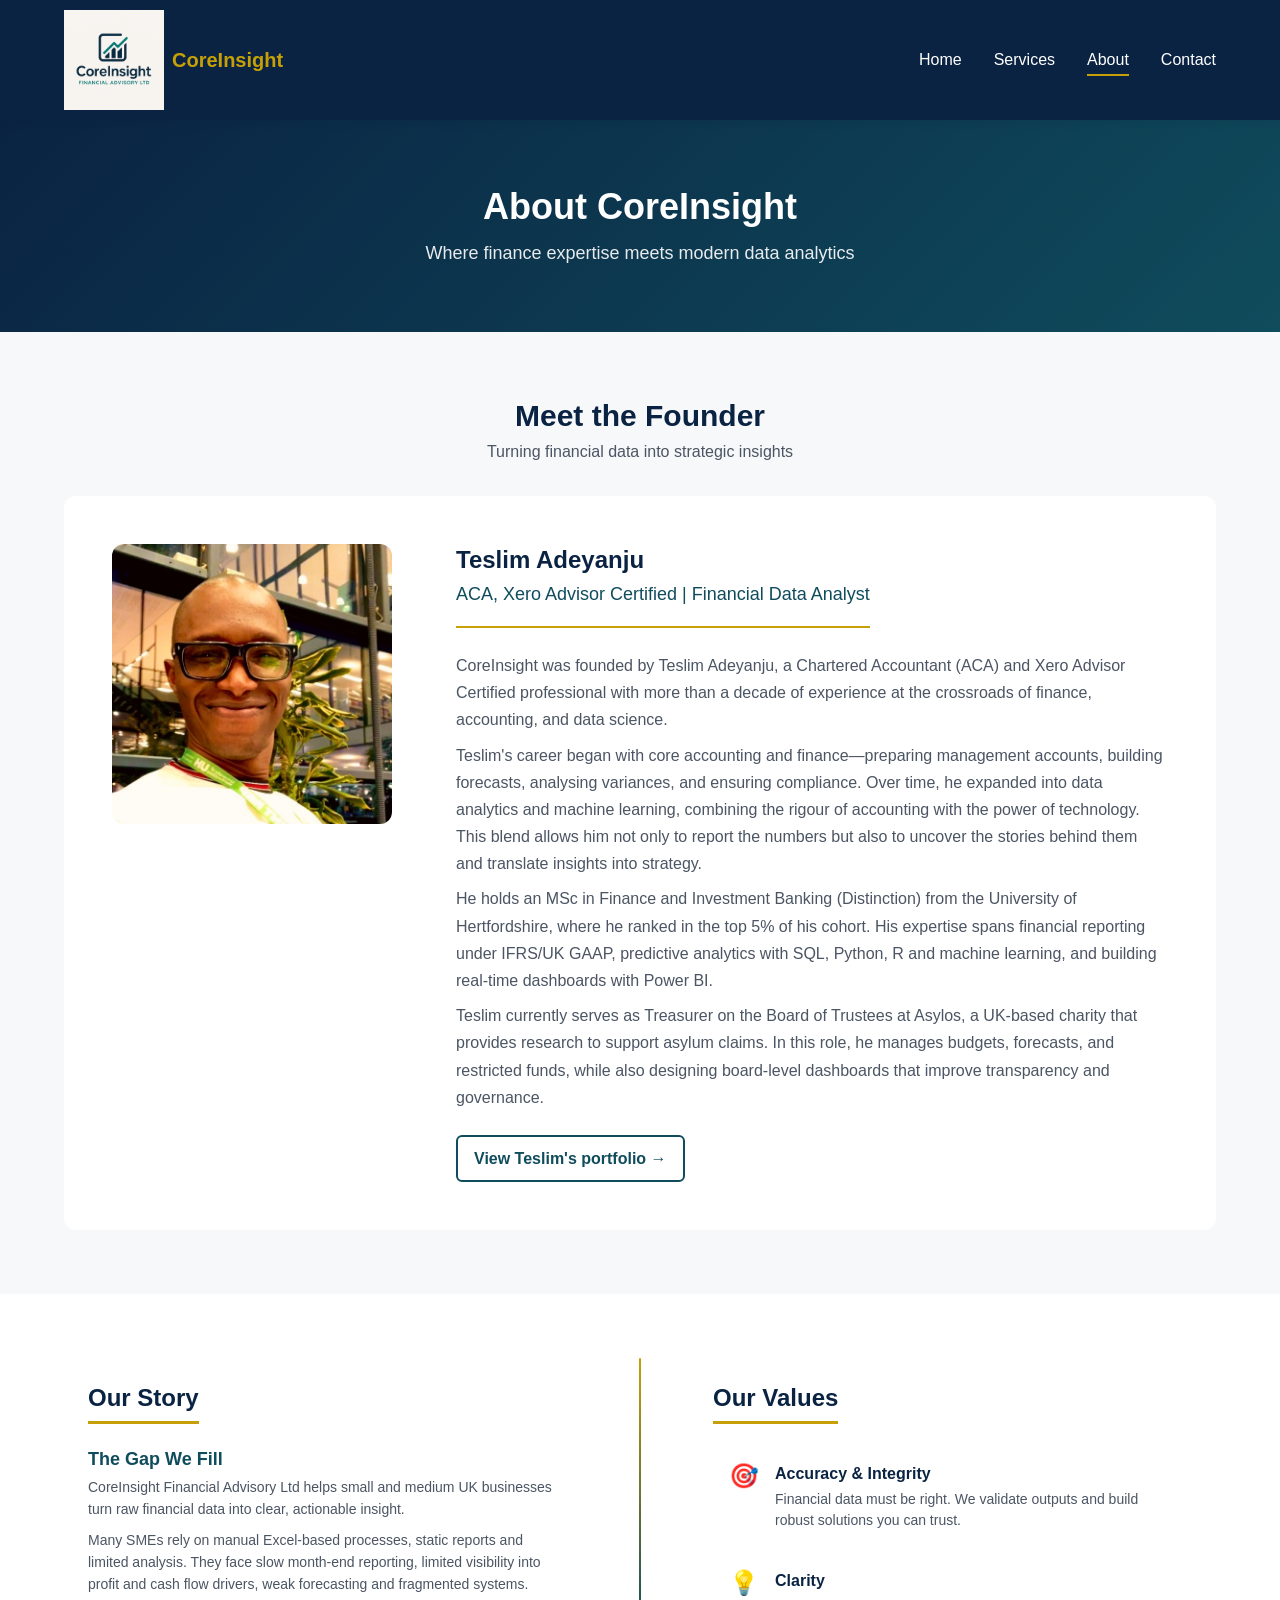
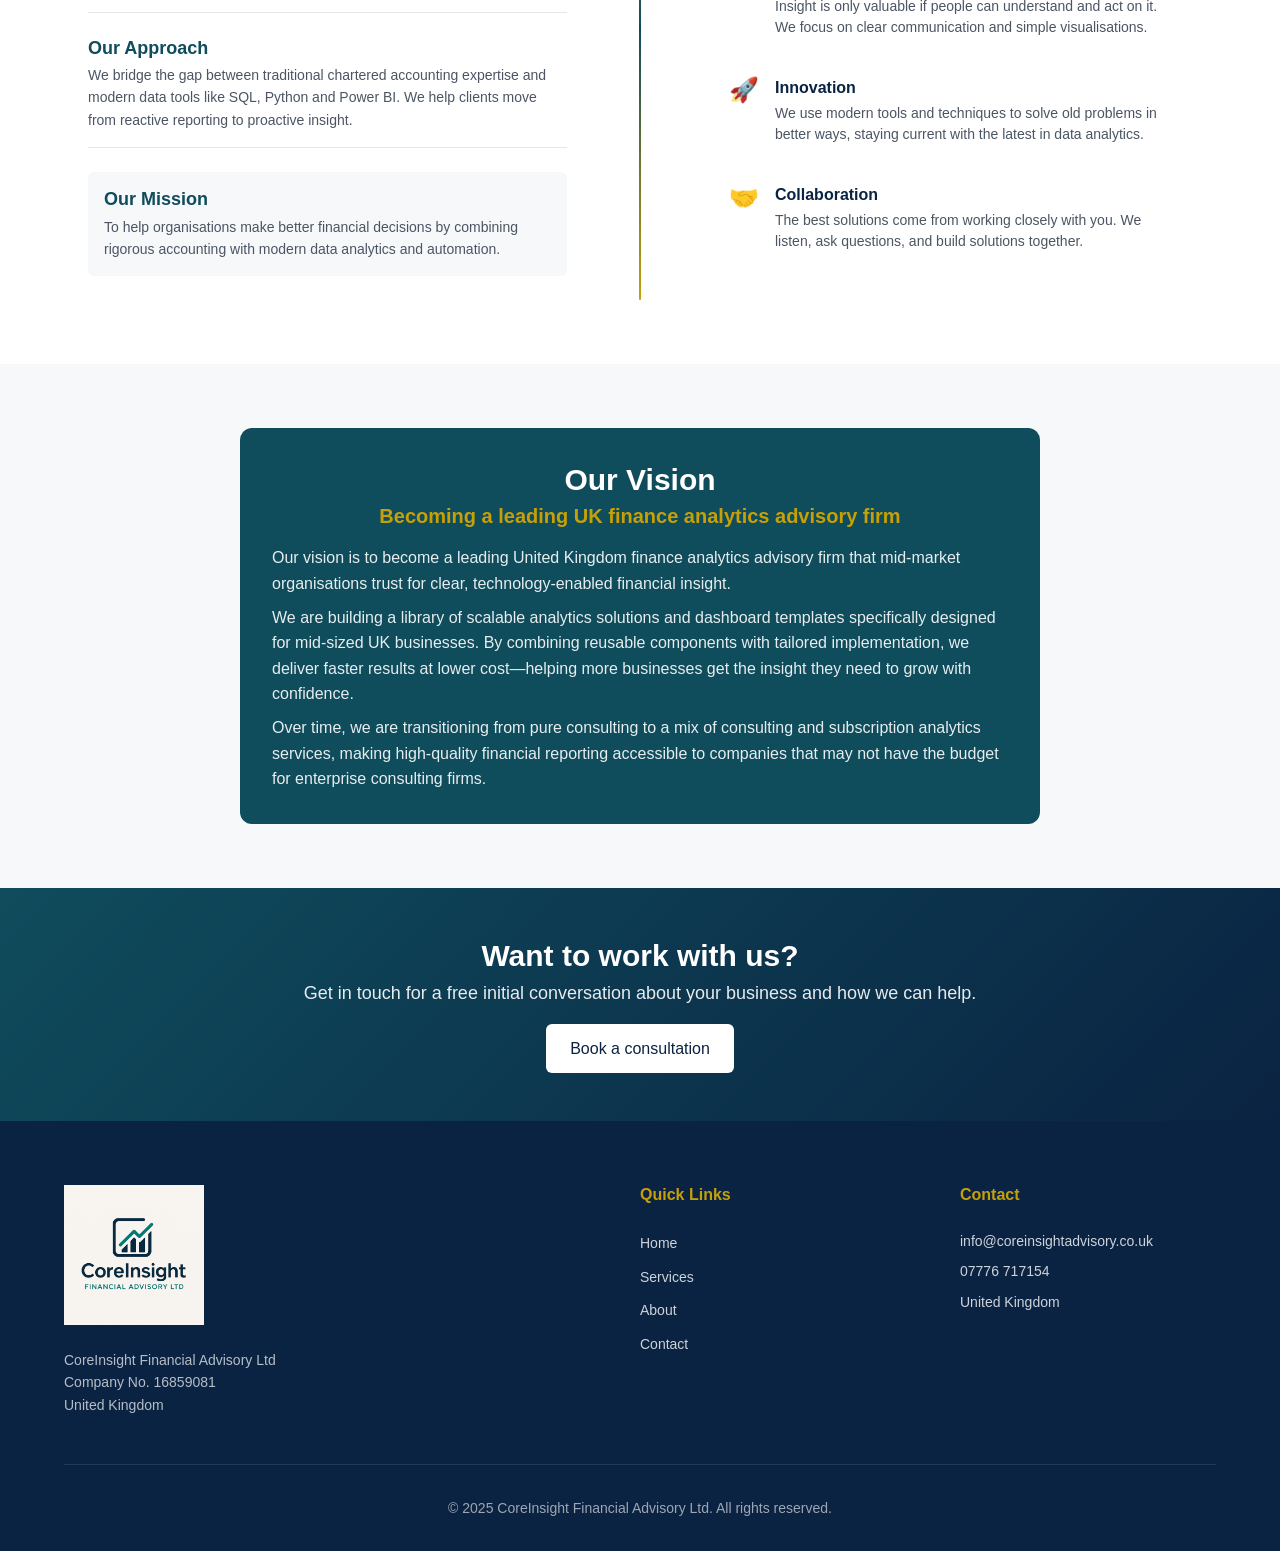
==== commit 26d553ab: "Add Open Graph and Twitter Card meta tags to all pages Adds og:type, og:url, og:title, og:descriptio" ====
--- a/about.html
+++ b/about.html
@@ -6,7 +6,21 @@
     <meta name="description" content="About CoreInsight Financial Advisory Ltd - founded by Teslim Adeyanju, a chartered accountant with 10+ years experience combining finance expertise with modern data analytics tools.">
     <meta name="keywords" content="about CoreInsight, Teslim Adeyanju, chartered accountant, finance analyst, Power BI, UK financial advisory, data analytics">
     <title>About Us | CoreInsight Financial Advisory Ltd</title>
-    
+
+    <!-- Open Graph / Social Media -->
+    <meta property="og:type" content="website">
+    <meta property="og:url" content="https://www.coreinsightadvisory.co.uk/about.html">
+    <meta property="og:title" content="About Us | CoreInsight Financial Advisory Ltd">
+    <meta property="og:description" content="About CoreInsight Financial Advisory Ltd - founded by Teslim Adeyanju, a chartered accountant with 10+ years experience combining finance expertise with modern data analytics tools.">
+    <meta property="og:image" content="https://www.coreinsightadvisory.co.uk/assets/images/og-image.png">
+    <meta property="og:image:width" content="1200">
+    <meta property="og:image:height" content="630">
+    <meta property="og:site_name" content="CoreInsight Financial Advisory Ltd">
+    <meta name="twitter:card" content="summary_large_image">
+    <meta name="twitter:title" content="About Us | CoreInsight Financial Advisory Ltd">
+    <meta name="twitter:description" content="About CoreInsight Financial Advisory Ltd - founded by Teslim Adeyanju, a chartered accountant with 10+ years experience combining finance expertise with modern data analytics tools.">
+    <meta name="twitter:image" content="https://www.coreinsightadvisory.co.uk/assets/images/og-image.png">
+
     <!-- Stylesheet -->
     <link rel="stylesheet" href="assets/style.css">
     
@@ -185,7 +199,7 @@
                 
                 <div class="footer-contact">
                     <h4>Contact</h4>
-                    <p><a href="mailto:info@coreinsightfinance.co.uk">info@coreinsightfinance.co.uk</a></p>
+                    <p><a href="mailto:info@coreinsightadvisory.co.uk">info@coreinsightadvisory.co.uk</a></p>
                     <p><a href="tel:+447776717154">07776 717154</a></p>
                     <p>United Kingdom</p>
                 </div>
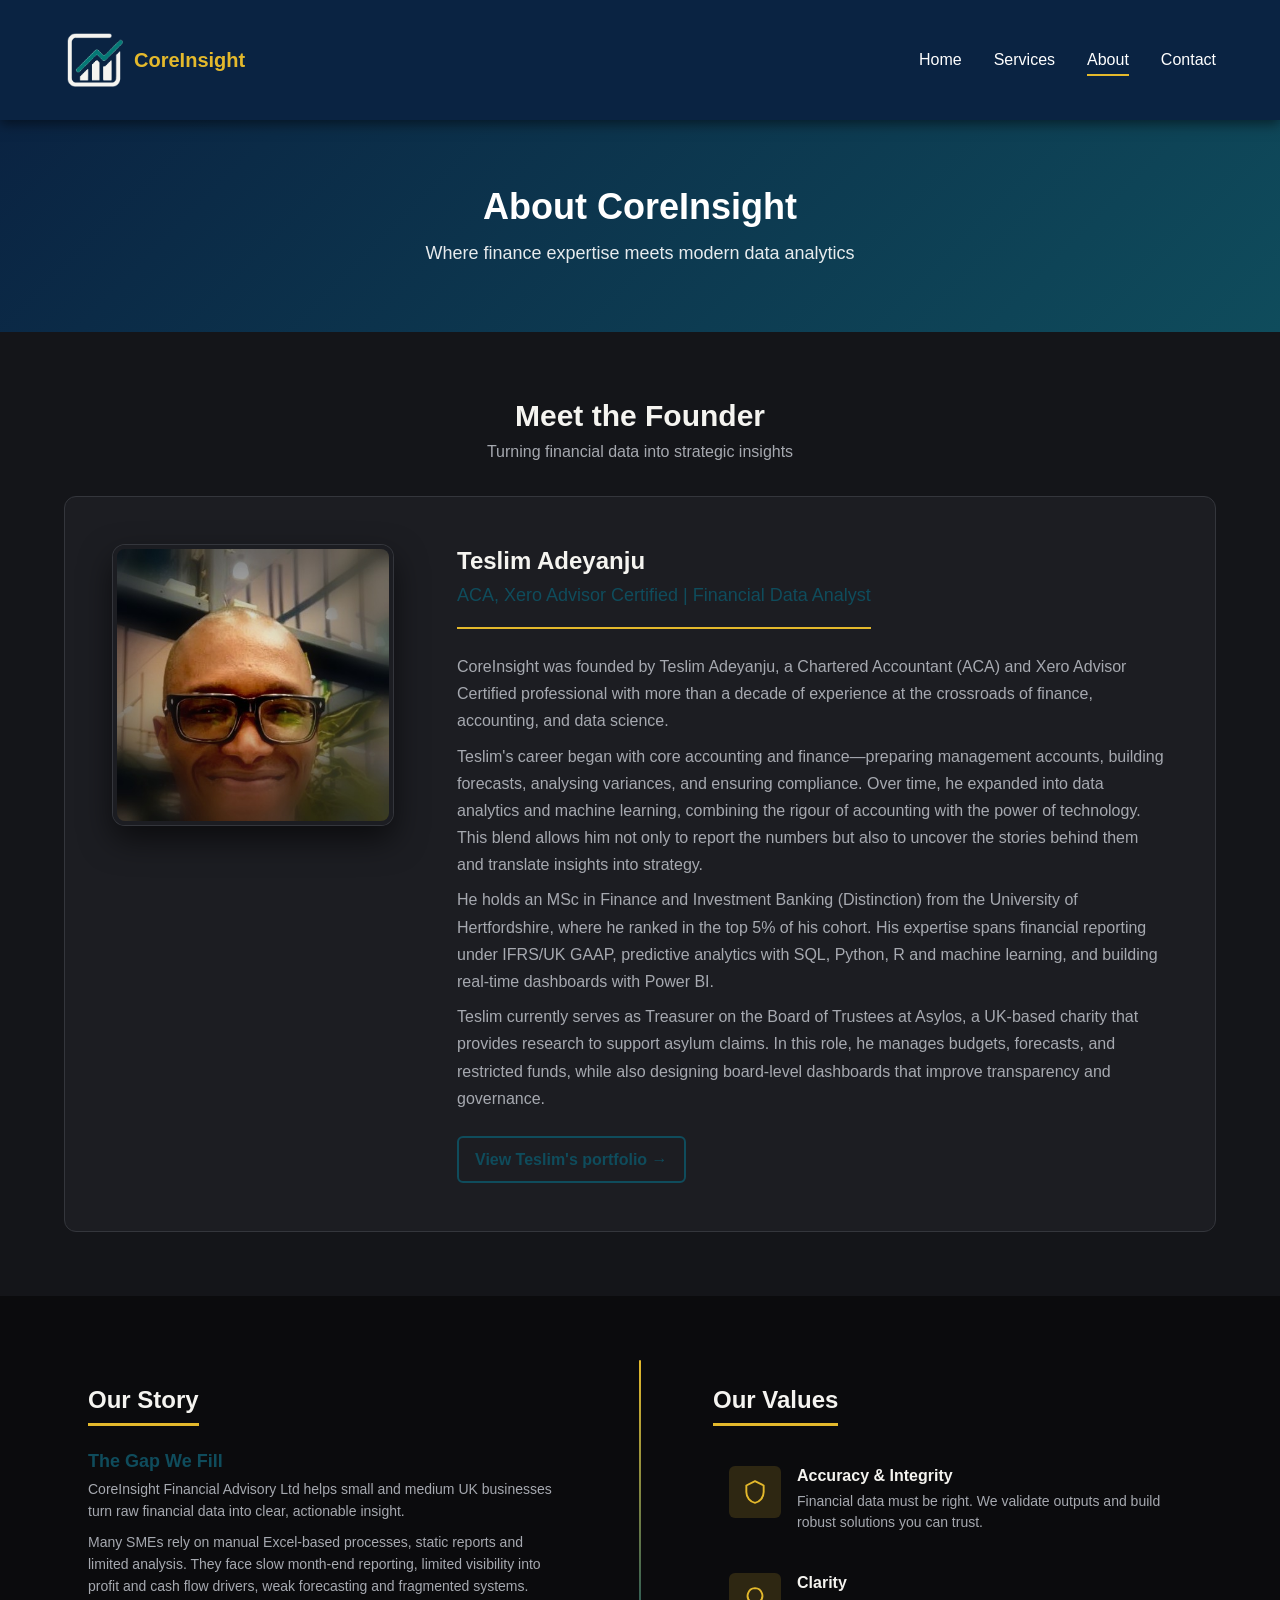
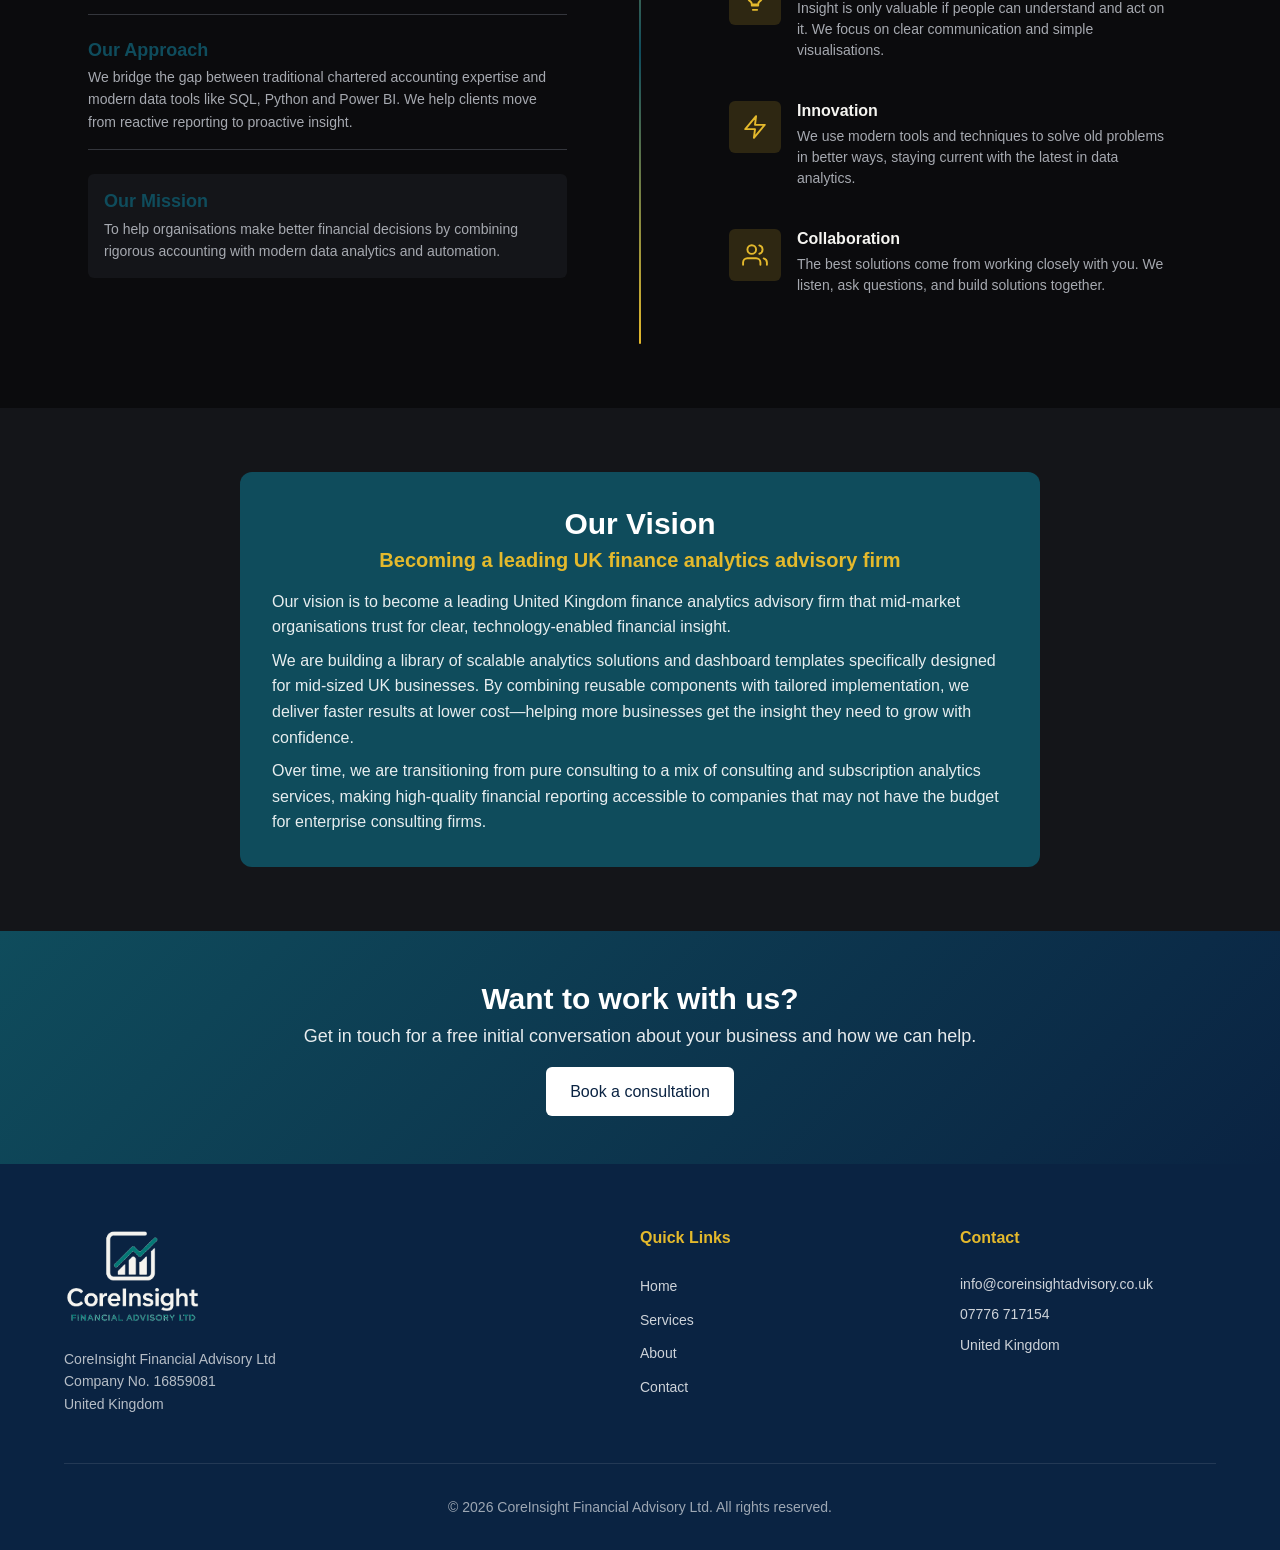
==== commit 32a9e0f7: "Redesign site with dark theme, fix logo, and improve SEO and copy - Add SEO fundamentals: robots.txt" ====
--- a/about.html
+++ b/about.html
@@ -6,26 +6,51 @@
     <meta name="description" content="About CoreInsight Financial Advisory Ltd - founded by Teslim Adeyanju, a chartered accountant with 10+ years experience combining finance expertise with modern data analytics tools.">
     <meta name="keywords" content="about CoreInsight, Teslim Adeyanju, chartered accountant, finance analyst, Power BI, UK financial advisory, data analytics">
     <title>About Us | CoreInsight Financial Advisory Ltd</title>
+    <link rel="canonical" href="https://coreinsightadvisory.co.uk/about.html">
 
     <!-- Open Graph / Social Media -->
     <meta property="og:type" content="website">
-    <meta property="og:url" content="https://www.coreinsightadvisory.co.uk/about.html">
+    <meta property="og:url" content="https://coreinsightadvisory.co.uk/about.html">
     <meta property="og:title" content="About Us | CoreInsight Financial Advisory Ltd">
     <meta property="og:description" content="About CoreInsight Financial Advisory Ltd - founded by Teslim Adeyanju, a chartered accountant with 10+ years experience combining finance expertise with modern data analytics tools.">
-    <meta property="og:image" content="https://www.coreinsightadvisory.co.uk/assets/images/og-image.png">
+    <meta property="og:image" content="https://coreinsightadvisory.co.uk/assets/images/og-image.png">
     <meta property="og:image:width" content="1200">
     <meta property="og:image:height" content="630">
     <meta property="og:site_name" content="CoreInsight Financial Advisory Ltd">
     <meta name="twitter:card" content="summary_large_image">
     <meta name="twitter:title" content="About Us | CoreInsight Financial Advisory Ltd">
     <meta name="twitter:description" content="About CoreInsight Financial Advisory Ltd - founded by Teslim Adeyanju, a chartered accountant with 10+ years experience combining finance expertise with modern data analytics tools.">
-    <meta name="twitter:image" content="https://www.coreinsightadvisory.co.uk/assets/images/og-image.png">
+    <meta name="twitter:image" content="https://coreinsightadvisory.co.uk/assets/images/og-image.png">
 
     <!-- Stylesheet -->
     <link rel="stylesheet" href="assets/style.css">
     
     <!-- Favicon -->
-    <link rel="icon" href="assets/images/logo.png" type="image/png">
+    <link rel="icon" href="assets/images/logo-icon.png" type="image/png">
+
+    <!-- Structured Data -->
+    <script type="application/ld+json">
+    {
+        "@context": "https://schema.org",
+        "@type": "Person",
+        "name": "Teslim Adeyanju",
+        "jobTitle": "Founder, Chartered Accountant (ACA)",
+        "worksFor": {
+            "@type": "Organization",
+            "name": "CoreInsight Financial Advisory Ltd",
+            "url": "https://coreinsightadvisory.co.uk/"
+        },
+        "url": "https://coreinsightadvisory.co.uk/about.html",
+        "image": "https://coreinsightadvisory.co.uk/assets/images/teslim-adeyanju-founder.jpg",
+        "sameAs": [
+            "https://adeyanjuteslim.co.uk"
+        ],
+        "alumniOf": {
+            "@type": "CollegeOrUniversity",
+            "name": "University of Hertfordshire"
+        }
+    }
+    </script>
 </head>
 <body>
     <!-- Skip Link for Accessibility -->
@@ -34,7 +59,7 @@
     <!-- Header and Navigation -->
     <header class="site-header">
         <div class="container header-inner">
-            <a href="index.html" class="logo"><img src="assets/images/logo.png" alt="CoreInsight Financial Advisory Ltd" class="logo-img"><span class="logo-text">Core<span>Insight</span></span></a>
+            <a href="index.html" class="logo"><img src="assets/images/logo-icon.png" alt="CoreInsight Financial Advisory Ltd" class="logo-img"><span class="logo-text">Core<span>Insight</span></span></a>
             
             <nav class="main-nav" aria-label="Main navigation">
                 <button class="menu-toggle" aria-expanded="false" aria-controls="nav-menu" aria-label="Toggle navigation menu">
@@ -71,7 +96,7 @@
                 </div>
                 <div class="founder-section">
                     <div class="founder-image">
-                        <img src="assets/images/Teslim Official Pic.JPG" alt="Teslim Adeyanju - Founder of CoreInsight Financial Advisory Ltd">
+                        <img src="assets/images/teslim-adeyanju-founder.jpg" alt="Teslim Adeyanju - Founder of CoreInsight Financial Advisory Ltd">
                     </div>
                     <div class="founder-content">
                         <h3>Teslim Adeyanju</h3>
@@ -119,28 +144,36 @@
                     <div class="values-column">
                         <h2>Our Values</h2>
                         <div class="value-item">
-                            <span class="value-icon">🎯</span>
+                            <span class="icon-badge icon-badge--value" aria-hidden="true">
+                                <svg viewBox="0 0 24 24" fill="none" stroke="currentColor" stroke-width="1.75" stroke-linecap="round" stroke-linejoin="round"><path d="M12 2l8 4v6c0 5-3.5 9-8 10-4.5-1-8-5-8-10V6l8-4z"/></svg>
+                            </span>
                             <div>
                                 <h4>Accuracy & Integrity</h4>
                                 <p>Financial data must be right. We validate outputs and build robust solutions you can trust.</p>
                             </div>
                         </div>
                         <div class="value-item">
-                            <span class="value-icon">💡</span>
+                            <span class="icon-badge icon-badge--value" aria-hidden="true">
+                                <svg viewBox="0 0 24 24" fill="none" stroke="currentColor" stroke-width="1.75" stroke-linecap="round" stroke-linejoin="round"><path d="M9 18h6M10 22h4M12 2a7 7 0 0 0-4 12.6c.6.5 1 1.3 1 2.15V17h6v-.25c0-.85.4-1.65 1-2.15A7 7 0 0 0 12 2z"/></svg>
+                            </span>
                             <div>
                                 <h4>Clarity</h4>
                                 <p>Insight is only valuable if people can understand and act on it. We focus on clear communication and simple visualisations.</p>
                             </div>
                         </div>
                         <div class="value-item">
-                            <span class="value-icon">🚀</span>
+                            <span class="icon-badge icon-badge--value" aria-hidden="true">
+                                <svg viewBox="0 0 24 24" fill="none" stroke="currentColor" stroke-width="1.75" stroke-linecap="round" stroke-linejoin="round"><polygon points="13 2 3 14 12 14 11 22 21 10 12 10 13 2"/></svg>
+                            </span>
                             <div>
                                 <h4>Innovation</h4>
                                 <p>We use modern tools and techniques to solve old problems in better ways, staying current with the latest in data analytics.</p>
                             </div>
                         </div>
                         <div class="value-item">
-                            <span class="value-icon">🤝</span>
+                            <span class="icon-badge icon-badge--value" aria-hidden="true">
+                                <svg viewBox="0 0 24 24" fill="none" stroke="currentColor" stroke-width="1.75" stroke-linecap="round" stroke-linejoin="round"><path d="M17 21v-2a4 4 0 0 0-4-4H5a4 4 0 0 0-4 4v2"/><circle cx="9" cy="7" r="4"/><path d="M23 21v-2a4 4 0 0 0-3-3.87"/><path d="M16 3.13a4 4 0 0 1 0 7.75"/></svg>
+                            </span>
                             <div>
                                 <h4>Collaboration</h4>
                                 <p>The best solutions come from working closely with you. We listen, ask questions, and build solutions together.</p>
@@ -181,7 +214,7 @@
         <div class="container">
             <div class="footer-content">
                 <div class="footer-about">
-                    <a href="index.html" class="logo"><img src="assets/images/logo.png" alt="CoreInsight" class="footer-logo-img"></a>
+                    <a href="index.html" class="logo"><img src="assets/images/logo-full.png" alt="CoreInsight" class="footer-logo-img"></a>
                     <p>CoreInsight Financial Advisory Ltd<br>
                     Company No. 16859081<br>
                     United Kingdom</p>
@@ -206,7 +239,7 @@
             </div>
             
             <div class="footer-bottom">
-                <p>&copy; 2025 CoreInsight Financial Advisory Ltd. All rights reserved.</p>
+                <p>&copy; 2026 CoreInsight Financial Advisory Ltd. All rights reserved.</p>
             </div>
         </div>
     </footer>
--- a/assets/style.css
+++ b/assets/style.css
@@ -8,17 +8,20 @@
     /* Brand Colours */
     --color-primary: #0A2342;
     --color-secondary: #0F4C5C;
-    --color-accent: #C7A008;
-    --color-accent-hover: #A88A07;
-    
-    /* Neutral Colours */
+    --color-accent: #E4B92C;
+    --color-accent-hover: #C79A1F;
+
+    /* Neutral Colours (dark theme) */
     --color-white: #FFFFFF;
-    --color-light-grey: #F7F8FA;
-    --color-medium-grey: #E5E7EB;
-    --color-dark-grey: #6B7280;
-    --color-text: #1F2937;
-    --color-text-light: #4B5563;
-    
+    --color-heading: #F5F4F0;
+    --color-bg: #0B0B0D;
+    --color-surface: #1C1D22;
+    --color-light-grey: #141519;
+    --color-medium-grey: #34363C;
+    --color-dark-grey: #8B8F97;
+    --color-text: #E7E5E0;
+    --color-text-light: #A6A9B0;
+
     /* Typography */
     --font-family: 'Avenir', 'Avenir Next', -apple-system, BlinkMacSystemFont, 'Segoe UI', Roboto, Oxygen, Ubuntu, sans-serif;
     --font-size-base: 16px;
@@ -47,9 +50,9 @@
     --border-radius-lg: 12px;
     
     /* Shadows */
-    --shadow-sm: 0 1px 2px rgba(10, 35, 66, 0.05);
-    --shadow-md: 0 4px 6px rgba(10, 35, 66, 0.07);
-    --shadow-lg: 0 10px 25px rgba(10, 35, 66, 0.1);
+    --shadow-sm: 0 1px 2px rgba(0, 0, 0, 0.45);
+    --shadow-md: 0 4px 12px rgba(0, 0, 0, 0.5);
+    --shadow-lg: 0 14px 32px rgba(0, 0, 0, 0.6);
     
     /* Transitions */
     --transition-fast: 150ms ease;
@@ -75,7 +78,7 @@
     font-size: var(--font-size-base);
     line-height: 1.6;
     color: var(--color-text);
-    background-color: var(--color-white);
+    background-color: var(--color-bg);
     -webkit-font-smoothing: antialiased;
     -moz-osx-font-smoothing: grayscale;
 }
@@ -93,7 +96,7 @@
 }
 
 a:hover {
-    color: var(--color-primary);
+    color: var(--color-accent);
 }
 
 a:focus {
@@ -109,7 +112,7 @@
 h1, h2, h3, h4, h5, h6 {
     font-weight: 600;
     line-height: 1.3;
-    color: var(--color-primary);
+    color: var(--color-heading);
     margin-bottom: var(--spacing-sm);
 }
 
@@ -196,7 +199,7 @@
 }
 
 .btn-white:hover {
-    background-color: var(--color-light-grey);
+    background-color: #ECECEC;
     color: var(--color-primary);
 }
 
@@ -235,8 +238,13 @@
 }
 
 .logo-img {
-    height: 100px;
+    height: 60px;
     width: auto;
+    transition: transform var(--transition-base);
+}
+
+.logo:hover .logo-img {
+    transform: scale(1.06);
 }
 
 .logo-text {
@@ -328,16 +336,32 @@
    Hero Section
    ============================================ */
 .hero {
-    background: linear-gradient(135deg, var(--color-primary) 0%, var(--color-secondary) 100%);
+    background: linear-gradient(120deg, var(--color-primary) 0%, var(--color-secondary) 50%, var(--color-primary) 100%);
+    background-size: 200% 200%;
+    animation: heroGradientShift 14s ease infinite;
     color: var(--color-white);
     padding: var(--spacing-4xl) 0;
     min-height: 70vh;
     display: flex;
     align-items: center;
+    overflow: hidden;
+}
+
+@keyframes heroGradientShift {
+    0% { background-position: 0% 50%; }
+    50% { background-position: 100% 50%; }
+    100% { background-position: 0% 50%; }
 }
 
 .hero-content {
     max-width: 700px;
+}
+
+.hero-logo {
+    height: 56px;
+    width: auto;
+    margin-bottom: var(--spacing-lg);
+    animation: heroFadeUp 0.7s ease both;
 }
 
 .hero h1 {
@@ -345,6 +369,8 @@
     font-size: var(--font-size-5xl);
     margin-bottom: var(--spacing-md);
     line-height: 1.1;
+    animation: heroFadeUp 0.7s ease both;
+    animation-delay: 0.1s;
 }
 
 .hero .tagline {
@@ -352,12 +378,21 @@
     color: rgba(255, 255, 255, 0.9);
     margin-bottom: var(--spacing-xl);
     line-height: 1.5;
+    animation: heroFadeUp 0.7s ease both;
+    animation-delay: 0.22s;
 }
 
 .hero-buttons {
     display: flex;
     flex-wrap: wrap;
     gap: var(--spacing-sm);
+    animation: heroFadeUp 0.7s ease both;
+    animation-delay: 0.34s;
+}
+
+@keyframes heroFadeUp {
+    from { opacity: 0; transform: translateY(18px); }
+    to { opacity: 1; transform: translateY(0); }
 }
 
 /* ============================================
@@ -422,6 +457,59 @@
 }
 
 /* ============================================
+   Icon Badges (shared)
+   ============================================ */
+.icon-badge {
+    display: inline-flex;
+    align-items: center;
+    justify-content: center;
+    width: 52px;
+    height: 52px;
+    border-radius: var(--border-radius);
+    margin-bottom: var(--spacing-sm);
+    flex-shrink: 0;
+    transition: transform var(--transition-base);
+}
+
+.problem-card:hover .icon-badge,
+.service-card:hover .icon-badge,
+.service-detail-card:hover .icon-badge,
+.value-item:hover .icon-badge {
+    transform: scale(1.1) rotate(-4deg);
+}
+
+.icon-badge svg {
+    width: 26px;
+    height: 26px;
+}
+
+.icon-badge--problem {
+    background-color: rgba(255, 255, 255, 0.06);
+    color: #A9BEDA;
+}
+
+.icon-badge--service {
+    background-color: rgba(45, 212, 199, 0.14);
+    color: #2DD4C7;
+}
+
+.icon-badge--value {
+    background-color: rgba(228, 185, 44, 0.16);
+    color: var(--color-accent);
+}
+
+.icon-badge--sm {
+    width: 40px;
+    height: 40px;
+    margin-bottom: 0;
+}
+
+.icon-badge--sm svg {
+    width: 20px;
+    height: 20px;
+}
+
+/* ============================================
    Problems Section
    ============================================ */
 .problems-grid {
@@ -431,25 +519,21 @@
 }
 
 .problem-card {
-    background-color: var(--color-white);
+    background-color: var(--color-surface);
+    border: 1px solid var(--color-medium-grey);
     padding: var(--spacing-md);
     border-radius: var(--border-radius-lg);
-    transition: transform var(--transition-base);
+    transition: transform var(--transition-base), box-shadow var(--transition-base);
 }
 
 .problem-card:hover {
     transform: translateY(-4px);
-}
-
-.problem-icon {
-    font-size: 1.75rem;
-    line-height: 1;
-    margin-bottom: var(--spacing-xs);
+    box-shadow: var(--shadow-md);
 }
 
 .problem-card h3 {
     font-size: var(--font-size-base);
-    color: var(--color-primary);
+    color: var(--color-heading);
     margin-bottom: var(--spacing-xs);
 }
 
@@ -471,29 +555,27 @@
 }
 
 .service-card {
-    flex: 0 1 calc(33.333% - var(--spacing-md));
-    min-width: 280px;
+    flex: 0 1 calc(25% - var(--spacing-md));
+    min-width: 250px;
     max-width: 360px;
-    background-color: var(--color-white);
+    background-color: var(--color-surface);
+    border: 1px solid var(--color-medium-grey);
     padding: var(--spacing-lg);
     border-radius: var(--border-radius-lg);
     display: flex;
     flex-direction: column;
-    transition: transform var(--transition-base);
+    border-top: 3px solid transparent;
+    transition: transform var(--transition-base), box-shadow var(--transition-base), border-color var(--transition-base);
 }
 
 .service-card:hover {
     transform: translateY(-4px);
-}
-
-.service-icon {
-    font-size: 2rem;
-    margin-bottom: var(--spacing-sm);
-    line-height: 1;
+    box-shadow: var(--shadow-md);
+    border-top-color: var(--color-accent);
 }
 
 .service-card h3 {
-    color: var(--color-primary);
+    color: var(--color-heading);
     font-size: var(--font-size-base);
     margin-bottom: var(--spacing-xs);
     line-height: 1.3;
@@ -544,7 +626,8 @@
     position: relative;
     padding: var(--spacing-lg);
     border-radius: var(--border-radius-lg);
-    background-color: var(--color-white);
+    background-color: var(--color-surface);
+    border: 1px solid var(--color-medium-grey);
     transition: transform var(--transition-base);
 }
 
@@ -567,7 +650,7 @@
 }
 
 .process-step h3 {
-    color: var(--color-primary);
+    color: var(--color-heading);
     font-size: var(--font-size-base);
     margin-bottom: var(--spacing-xs);
 }
@@ -602,16 +685,19 @@
 
 .benefit-icon {
     flex-shrink: 0;
-    width: 24px;
-    height: 24px;
+    width: 26px;
+    height: 26px;
     background-color: var(--color-accent);
     border-radius: 50%;
     display: flex;
     align-items: center;
     justify-content: center;
     color: var(--color-primary);
-    font-weight: 700;
-    font-size: var(--font-size-sm);
+}
+
+.benefit-icon svg {
+    width: 14px;
+    height: 14px;
 }
 
 .benefit-item p {
@@ -631,7 +717,8 @@
 
 .about-preview-content {
     padding: var(--spacing-xl);
-    background-color: var(--color-white);
+    background-color: var(--color-surface);
+    border: 1px solid var(--color-medium-grey);
     border-radius: var(--border-radius-lg);
 }
 
@@ -644,15 +731,37 @@
     line-height: 1.7;
 }
 
-.about-image-placeholder {
-    background: linear-gradient(135deg, var(--color-light-grey) 0%, var(--color-medium-grey) 100%);
+.about-visual {
+    background: linear-gradient(135deg, var(--color-primary) 0%, var(--color-secondary) 100%);
     border-radius: var(--border-radius-lg);
-    height: 300px;
+    padding: var(--spacing-lg);
+    box-shadow: var(--shadow-lg);
+}
+
+.about-visual-window {
+    background-color: var(--color-surface);
+    border: 1px solid var(--color-medium-grey);
+    border-radius: var(--border-radius);
+    padding: var(--spacing-lg);
+}
+
+.about-visual-dots {
     display: flex;
-    align-items: center;
-    justify-content: center;
-    color: var(--color-dark-grey);
-    font-style: italic;
+    gap: 6px;
+    margin-bottom: var(--spacing-md);
+}
+
+.about-visual-dots span {
+    width: 8px;
+    height: 8px;
+    border-radius: 50%;
+    background-color: rgba(255, 255, 255, 0.18);
+}
+
+.about-visual-chart {
+    width: 100%;
+    height: auto;
+    display: block;
 }
 
 /* ============================================
@@ -686,23 +795,22 @@
 }
 
 .service-detail-card {
-    background-color: var(--color-white);
+    background-color: var(--color-surface);
+    border: 1px solid var(--color-medium-grey);
     border-radius: var(--border-radius-lg);
     padding: var(--spacing-lg);
-    transition: transform var(--transition-base);
+    border-top: 3px solid transparent;
+    transition: transform var(--transition-base), box-shadow var(--transition-base), border-color var(--transition-base);
 }
 
 .service-detail-card:hover {
     transform: translateY(-4px);
-}
-
-.service-detail-icon {
-    font-size: 2rem;
-    margin-bottom: var(--spacing-sm);
+    box-shadow: var(--shadow-md);
+    border-top-color: var(--color-accent);
 }
 
 .service-detail-card h3 {
-    color: var(--color-primary);
+    color: var(--color-heading);
     font-size: var(--font-size-lg);
     margin-bottom: var(--spacing-xs);
 }
@@ -857,13 +965,8 @@
     transform: translateX(4px);
 }
 
-.value-item .value-icon {
-    font-size: 1.5rem;
-    flex-shrink: 0;
-}
-
 .value-item h4 {
-    color: var(--color-primary);
+    color: var(--color-heading);
     font-size: var(--font-size-base);
     margin-bottom: var(--spacing-xs);
 }
@@ -877,7 +980,7 @@
 /* Legacy about-story styles (kept for compatibility) */
 .about-story {
     max-width: 800px;
-    background-color: var(--color-white);
+    background-color: var(--color-surface);
     padding: var(--spacing-2xl);
     border-radius: var(--border-radius-lg);
 }
@@ -901,7 +1004,8 @@
     grid-template-columns: 280px 1fr;
     gap: var(--spacing-3xl);
     align-items: start;
-    background-color: var(--color-white);
+    background-color: var(--color-surface);
+    border: 1px solid var(--color-medium-grey);
     padding: var(--spacing-2xl);
     border-radius: var(--border-radius-lg);
 }
@@ -912,6 +1016,8 @@
     border-radius: var(--border-radius-lg);
     overflow: hidden;
     flex-shrink: 0;
+    border: 4px solid var(--color-surface);
+    box-shadow: 0 0 0 1px var(--color-medium-grey), var(--shadow-lg);
 }
 
 .founder-image img {
@@ -986,7 +1092,7 @@
 }
 
 .value-card {
-    background-color: var(--color-white);
+    background-color: var(--color-surface);
     padding: var(--spacing-xl);
     border-radius: var(--border-radius-lg);
     transition: transform var(--transition-base);
@@ -1066,7 +1172,8 @@
     margin-bottom: var(--spacing-md);
     padding: var(--spacing-md);
     border-radius: var(--border-radius);
-    background-color: var(--color-white);
+    background-color: var(--color-surface);
+    border: 1px solid var(--color-medium-grey);
     transition: transform var(--transition-base);
 }
 
@@ -1075,7 +1182,7 @@
 }
 
 .contact-item strong {
-    color: var(--color-primary);
+    color: var(--color-heading);
     min-width: 80px;
 }
 
@@ -1100,7 +1207,7 @@
 .form-group label {
     display: block;
     font-weight: 500;
-    color: var(--color-primary);
+    color: var(--color-heading);
     margin-bottom: var(--spacing-sm);
 }
 
@@ -1110,6 +1217,8 @@
     padding: 0.75rem 1rem;
     font-family: var(--font-family);
     font-size: var(--font-size-base);
+    background-color: var(--color-surface);
+    color: var(--color-text);
     border: 1px solid var(--color-medium-grey);
     border-radius: var(--border-radius);
     transition: border-color var(--transition-fast), box-shadow var(--transition-fast);
@@ -1127,6 +1236,11 @@
     resize: vertical;
 }
 
+.form-group input::placeholder,
+.form-group textarea::placeholder {
+    color: var(--color-dark-grey);
+}
+
 .privacy-note {
     font-size: var(--font-size-sm);
     color: var(--color-dark-grey);
@@ -1155,7 +1269,7 @@
 }
 
 .footer-logo-img {
-    height: 140px;
+    height: 96px;
     width: auto;
 }
 
@@ -1435,3 +1549,33 @@
 .skip-link:focus {
     top: 0;
 }
+
+/* ============================================
+   Scroll Reveal
+   ============================================ */
+.reveal {
+    opacity: 0;
+    transform: translateY(24px);
+    transition: opacity 0.6s ease, transform 0.6s ease;
+}
+
+.reveal-visible {
+    opacity: 1;
+    transform: translateY(0);
+}
+
+@media (prefers-reduced-motion: reduce) {
+    .hero,
+    .hero-logo,
+    .hero h1,
+    .hero .tagline,
+    .hero-buttons {
+        animation: none;
+    }
+
+    .reveal {
+        opacity: 1;
+        transform: none;
+        transition: none;
+    }
+}
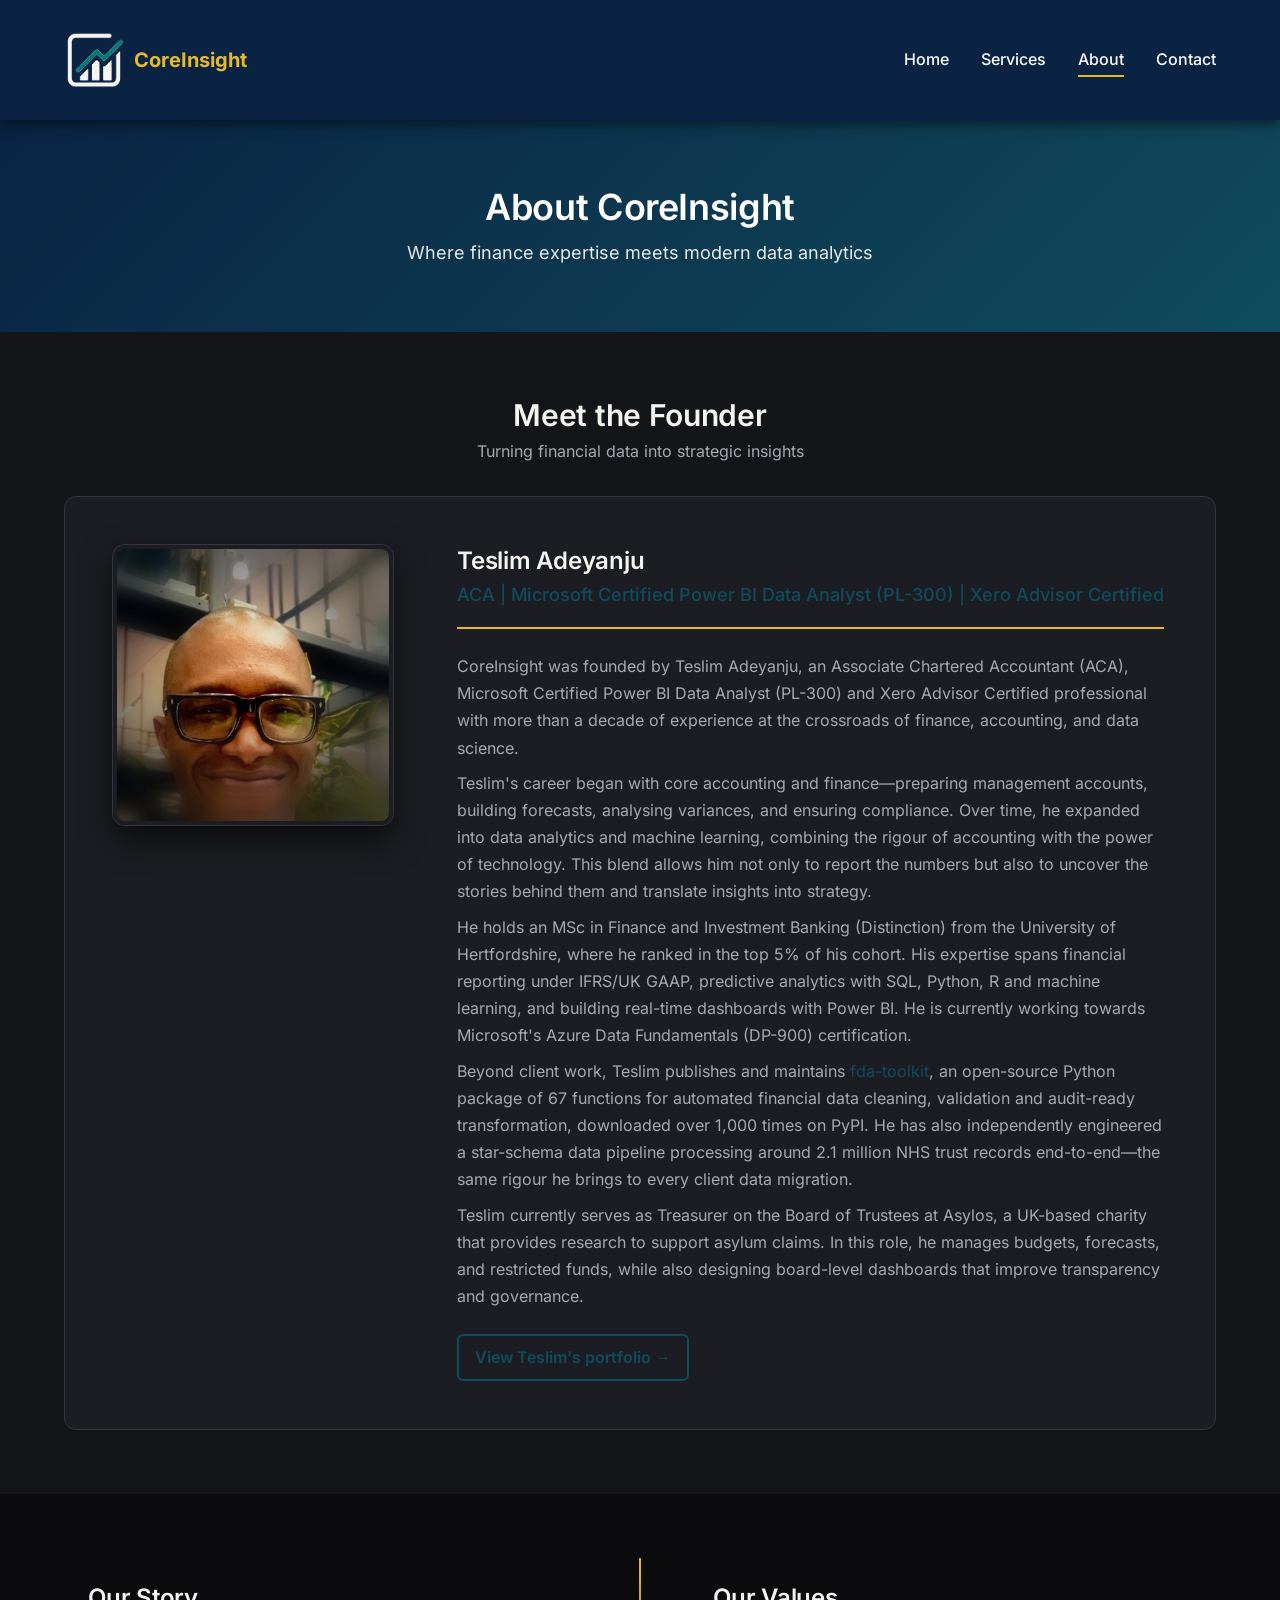
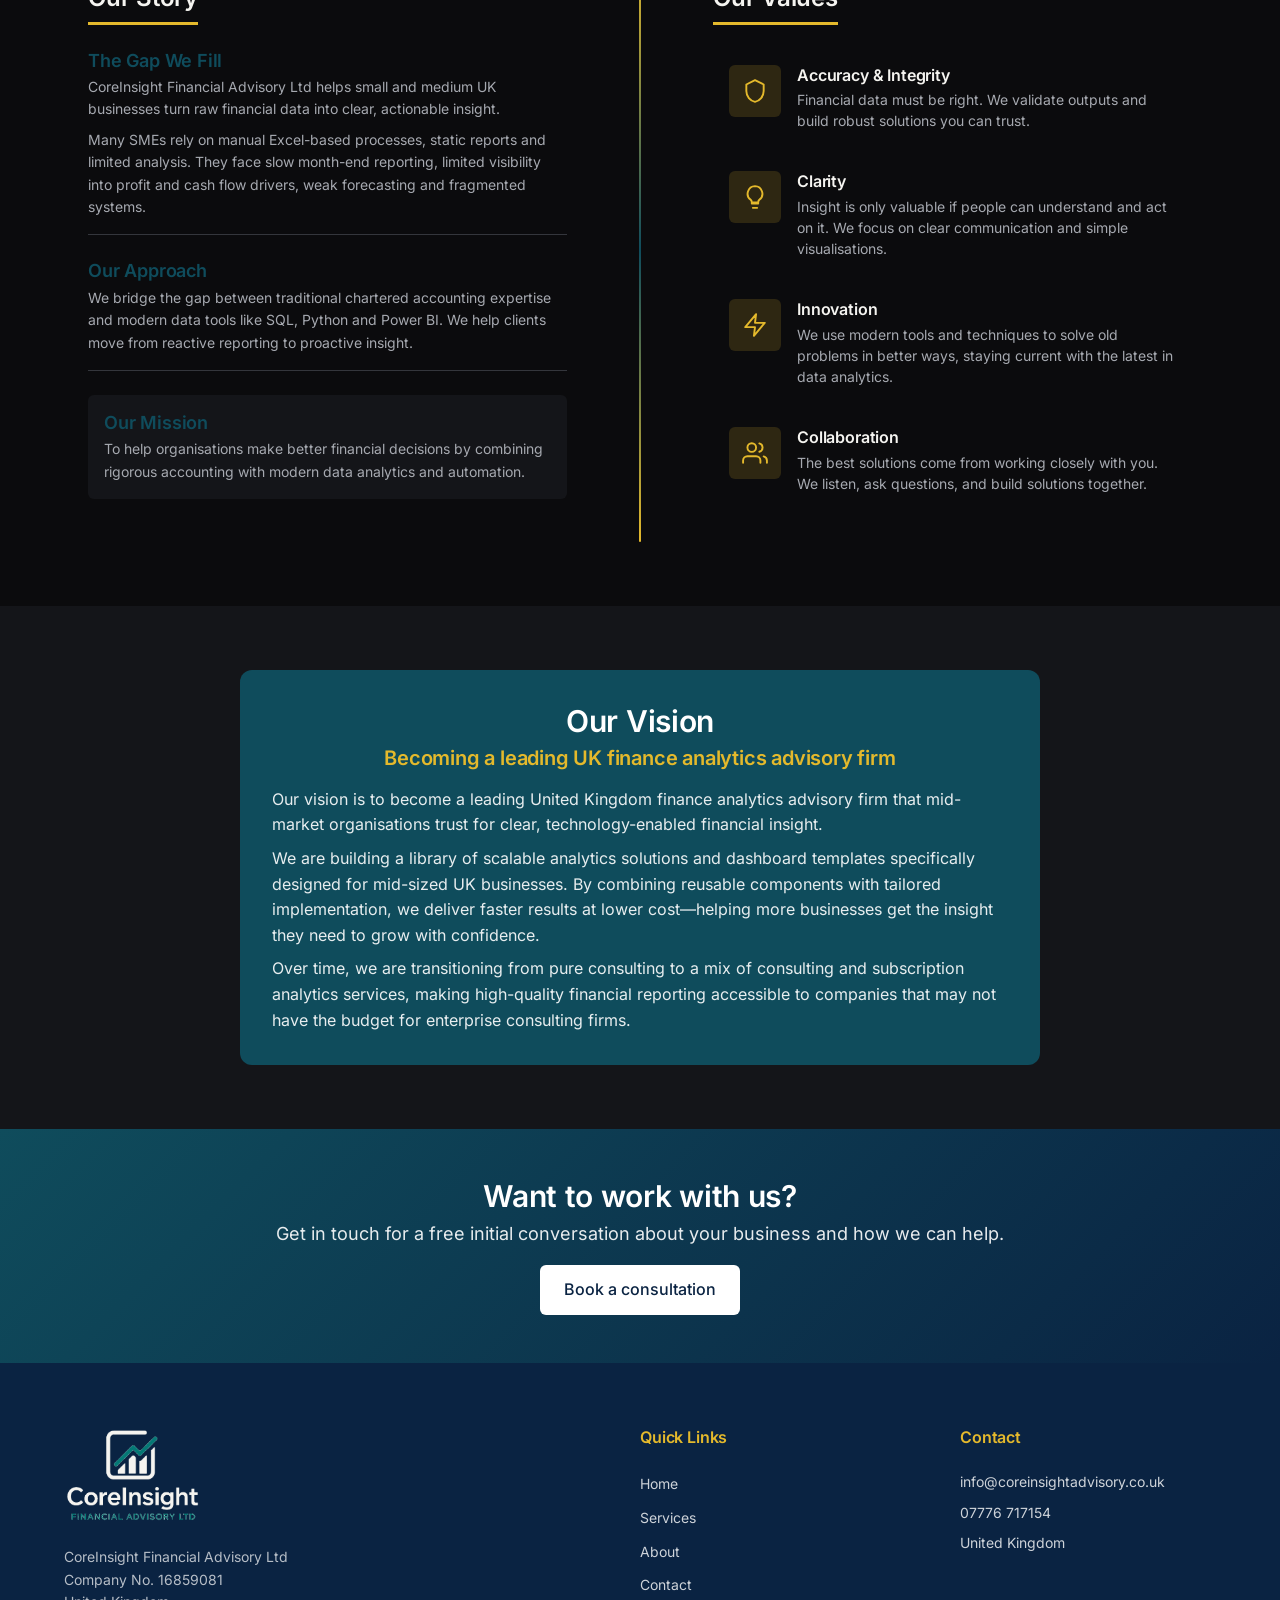
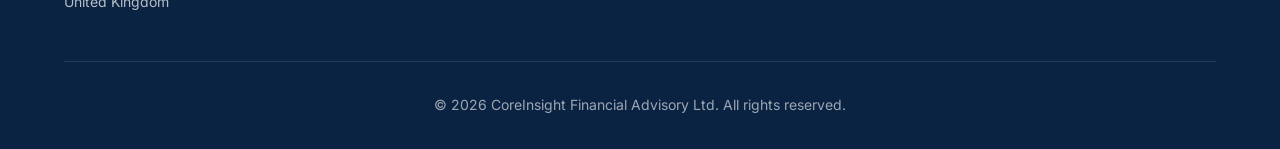
==== commit 2137b5fc: "Update founder credentials and swap hero visual - Add PL-300 (Microsoft Certified Power BI Data Anal" ====
--- a/about.html
+++ b/about.html
@@ -43,12 +43,27 @@
         "url": "https://coreinsightadvisory.co.uk/about.html",
         "image": "https://coreinsightadvisory.co.uk/assets/images/teslim-adeyanju-founder.jpg",
         "sameAs": [
-            "https://adeyanjuteslim.co.uk"
+            "https://adeyanjuteslim.co.uk",
+            "https://www.linkedin.com/in/adeyanjuteslimuthman",
+            "https://github.com/TeslimAdeyanju",
+            "https://pypi.org/project/fda-toolkit/"
         ],
         "alumniOf": {
             "@type": "CollegeOrUniversity",
             "name": "University of Hertfordshire"
-        }
+        },
+        "hasCredential": [
+            {
+                "@type": "EducationalOccupationalCredential",
+                "credentialCategory": "certification",
+                "name": "Microsoft Certified: Power BI Data Analyst Associate (PL-300)"
+            },
+            {
+                "@type": "EducationalOccupationalCredential",
+                "credentialCategory": "certification",
+                "name": "Associate Chartered Accountant (ACA)"
+            }
+        ]
     }
     </script>
 </head>
@@ -100,15 +115,17 @@
                     </div>
                     <div class="founder-content">
                         <h3>Teslim Adeyanju</h3>
-                        <p class="founder-title">ACA, Xero Advisor Certified | Financial Data Analyst</p>
-                        <p>CoreInsight was founded by Teslim Adeyanju, a Chartered Accountant (ACA) and Xero Advisor Certified professional with more than a decade of experience at the crossroads of finance, accounting, and data science.</p>
-                        
+                        <p class="founder-title">ACA | Microsoft Certified Power BI Data Analyst (PL-300) | Xero Advisor Certified</p>
+                        <p>CoreInsight was founded by Teslim Adeyanju, an Associate Chartered Accountant (ACA), Microsoft Certified Power BI Data Analyst (PL-300) and Xero Advisor Certified professional with more than a decade of experience at the crossroads of finance, accounting, and data science.</p>
+
                         <p>Teslim's career began with core accounting and finance—preparing management accounts, building forecasts, analysing variances, and ensuring compliance. Over time, he expanded into data analytics and machine learning, combining the rigour of accounting with the power of technology. This blend allows him not only to report the numbers but also to uncover the stories behind them and translate insights into strategy.</p>
-                        
-                        <p>He holds an MSc in Finance and Investment Banking (Distinction) from the University of Hertfordshire, where he ranked in the top 5% of his cohort. His expertise spans financial reporting under IFRS/UK GAAP, predictive analytics with SQL, Python, R and machine learning, and building real-time dashboards with Power BI.</p>
-                        
+
+                        <p>He holds an MSc in Finance and Investment Banking (Distinction) from the University of Hertfordshire, where he ranked in the top 5% of his cohort. His expertise spans financial reporting under IFRS/UK GAAP, predictive analytics with SQL, Python, R and machine learning, and building real-time dashboards with Power BI. He is currently working towards Microsoft's Azure Data Fundamentals (DP-900) certification.</p>
+
+                        <p>Beyond client work, Teslim publishes and maintains <a href="https://pypi.org/project/fda-toolkit/" target="_blank" rel="noopener">fda-toolkit</a>, an open-source Python package of 67 functions for automated financial data cleaning, validation and audit-ready transformation, downloaded over 1,000 times on PyPI. He has also independently engineered a star-schema data pipeline processing around 2.1 million NHS trust records end-to-end—the same rigour he brings to every client data migration.</p>
+
                         <p>Teslim currently serves as Treasurer on the Board of Trustees at Asylos, a UK-based charity that provides research to support asylum claims. In this role, he manages budgets, forecasts, and restricted funds, while also designing board-level dashboards that improve transparency and governance.</p>
-                        
+
                         <p class="founder-link"><a href="https://adeyanjuteslim.co.uk" target="_blank" rel="noopener">View Teslim's portfolio →</a></p>
                     </div>
                 </div>
--- a/assets/style.css
+++ b/assets/style.css
@@ -2,6 +2,15 @@
    CoreInsight Financial Advisory Ltd
    Global Styles
    ============================================ */
+
+/* Self-hosted variable font (weights 100-900 in one file) */
+@font-face {
+    font-family: 'Inter';
+    font-style: normal;
+    font-weight: 100 900;
+    font-display: swap;
+    src: url('fonts/inter-var.woff2') format('woff2');
+}
 
 /* CSS Variables */
 :root {
@@ -23,7 +32,7 @@
     --color-text-light: #A6A9B0;
 
     /* Typography */
-    --font-family: 'Avenir', 'Avenir Next', -apple-system, BlinkMacSystemFont, 'Segoe UI', Roboto, Oxygen, Ubuntu, sans-serif;
+    --font-family: 'Inter', -apple-system, BlinkMacSystemFont, 'Segoe UI', Roboto, Oxygen, Ubuntu, sans-serif;
     --font-size-base: 16px;
     --font-size-sm: 0.875rem;
     --font-size-lg: 1.125rem;
@@ -112,6 +121,7 @@
 h1, h2, h3, h4, h5, h6 {
     font-weight: 600;
     line-height: 1.3;
+    letter-spacing: -0.01em;
     color: var(--color-heading);
     margin-bottom: var(--spacing-sm);
 }
@@ -353,8 +363,38 @@
     100% { background-position: 0% 50%; }
 }
 
+.hero-inner {
+    display: flex;
+    align-items: center;
+    justify-content: space-between;
+    gap: var(--spacing-2xl);
+    width: 100%;
+}
+
+.hero-image {
+    flex: 1 1 320px;
+    display: flex;
+    justify-content: flex-end;
+    animation: heroFadeUp 0.8s ease both;
+    animation-delay: 0.3s;
+}
+
+.hero-image img {
+    width: 100%;
+    max-width: 380px;
+    height: 440px;
+    object-fit: cover;
+    border-radius: var(--border-radius-lg);
+    box-shadow: var(--shadow-lg);
+    border: 1px solid rgba(255, 255, 255, 0.12);
+    filter: brightness(0.72) saturate(0.85) contrast(1.05);
+    -webkit-mask-image: linear-gradient(to right, transparent, black 20%);
+    mask-image: linear-gradient(to right, transparent, black 20%);
+}
+
 .hero-content {
-    max-width: 700px;
+    max-width: 520px;
+    flex: 1 1 420px;
 }
 
 .hero-logo {
@@ -1323,10 +1363,31 @@
    Responsive Styles
    ============================================ */
 @media (max-width: 992px) {
+    .hero-inner {
+        flex-direction: column;
+        text-align: center;
+    }
+
+    .hero-content {
+        max-width: 100%;
+    }
+
+    .hero-buttons {
+        justify-content: center;
+    }
+
+    .hero-image img {
+        max-width: 300px;
+        height: 240px;
+        margin: 0 auto;
+        -webkit-mask-image: none;
+        mask-image: none;
+    }
+
     .problems-grid {
         grid-template-columns: repeat(2, 1fr);
     }
-    
+
     .services-grid .service-card {
         flex: 0 1 calc(50% - var(--spacing-md));
     }
